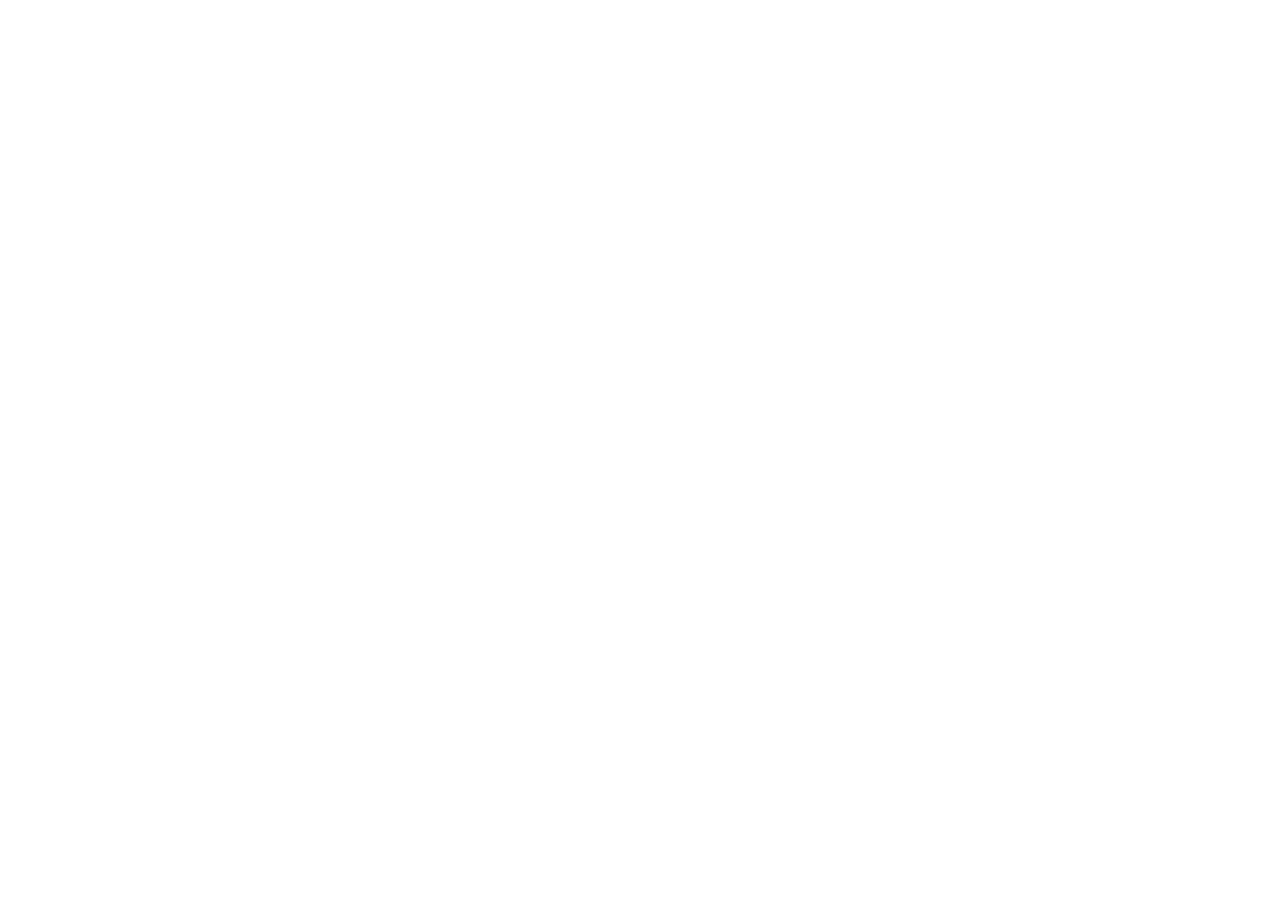
==== index.html @ 2dc98bf4 "Mini money maker project setup first commit" ====
<!DOCTYPE html>
<html lang="en">
<head>
    <meta charset="UTF-8">
    <meta name="viewport" content="width=device-width, initial-scale=1.0">
    <title>Mini Money Makers</title>
    <link rel="stylesheet" href="./css/style.css">
</head>
<body>
    
<script src="./js/script.js"></script>
</body>
</html>
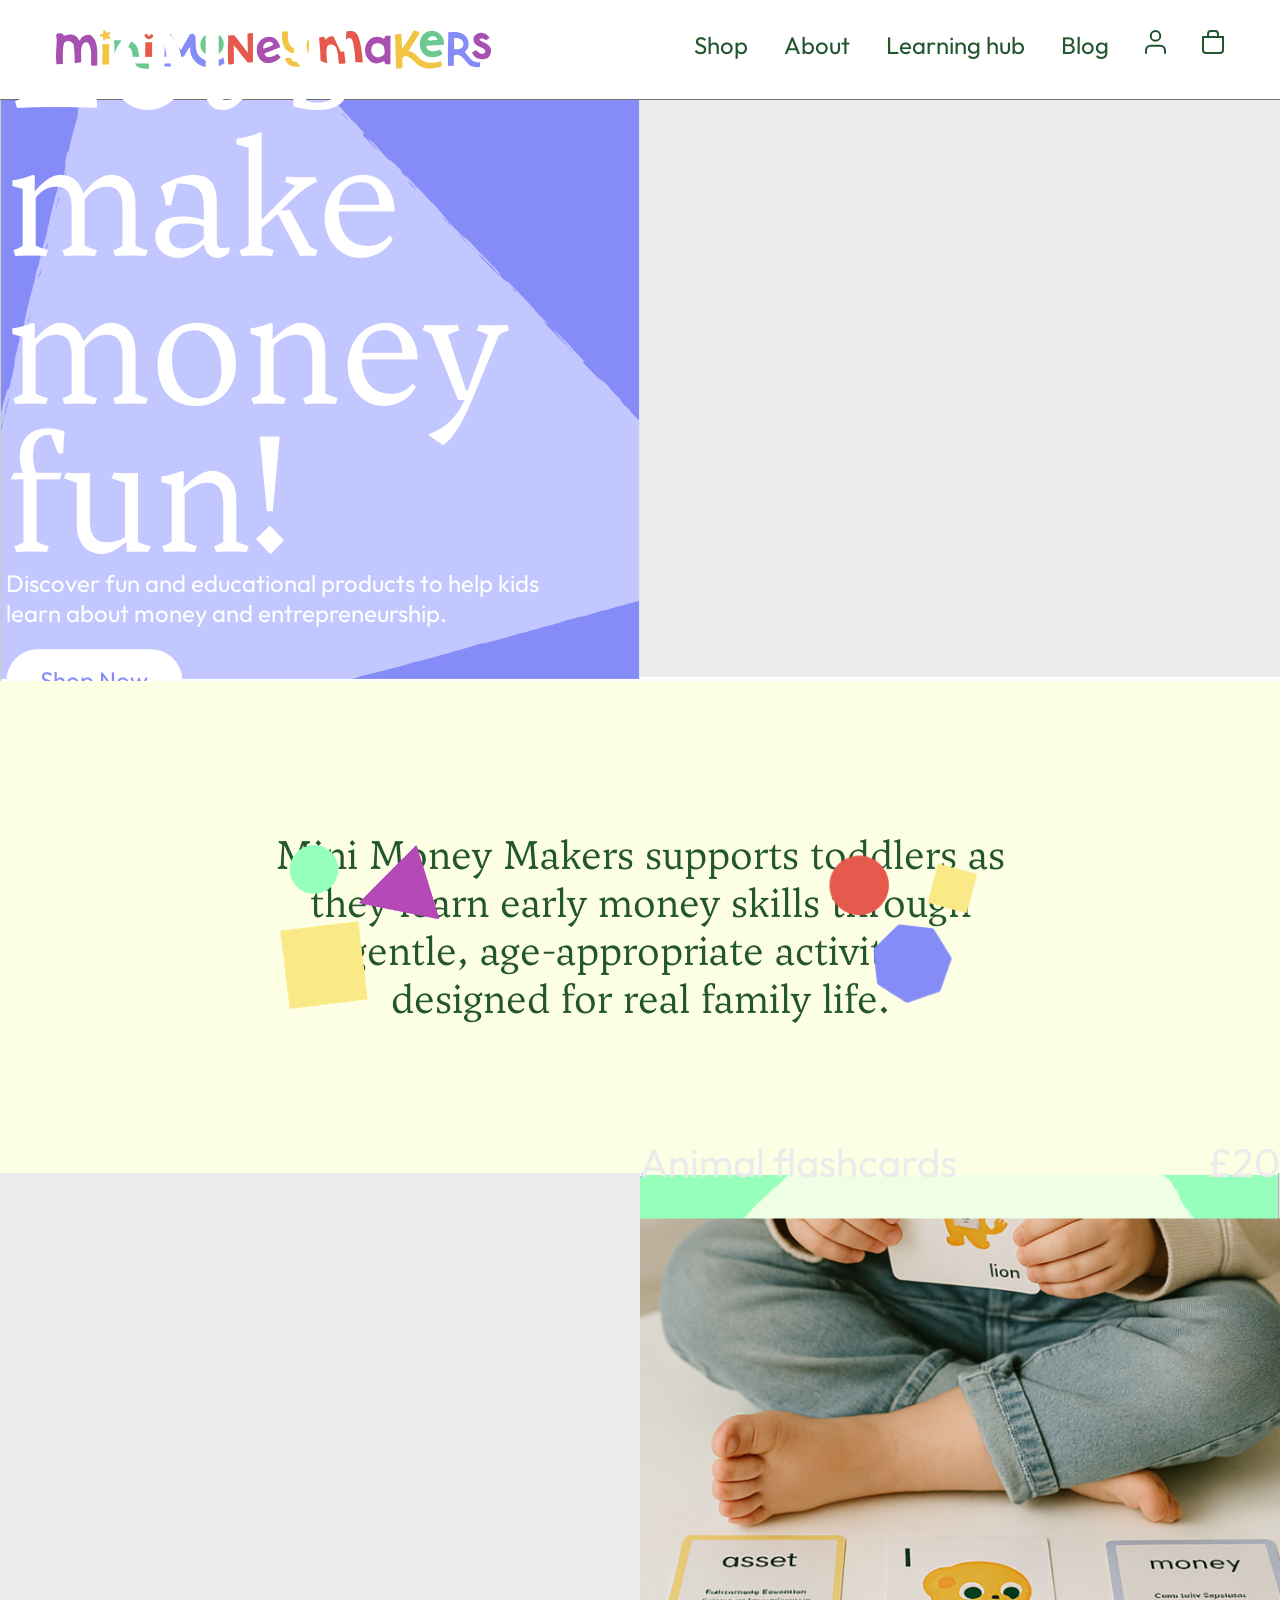
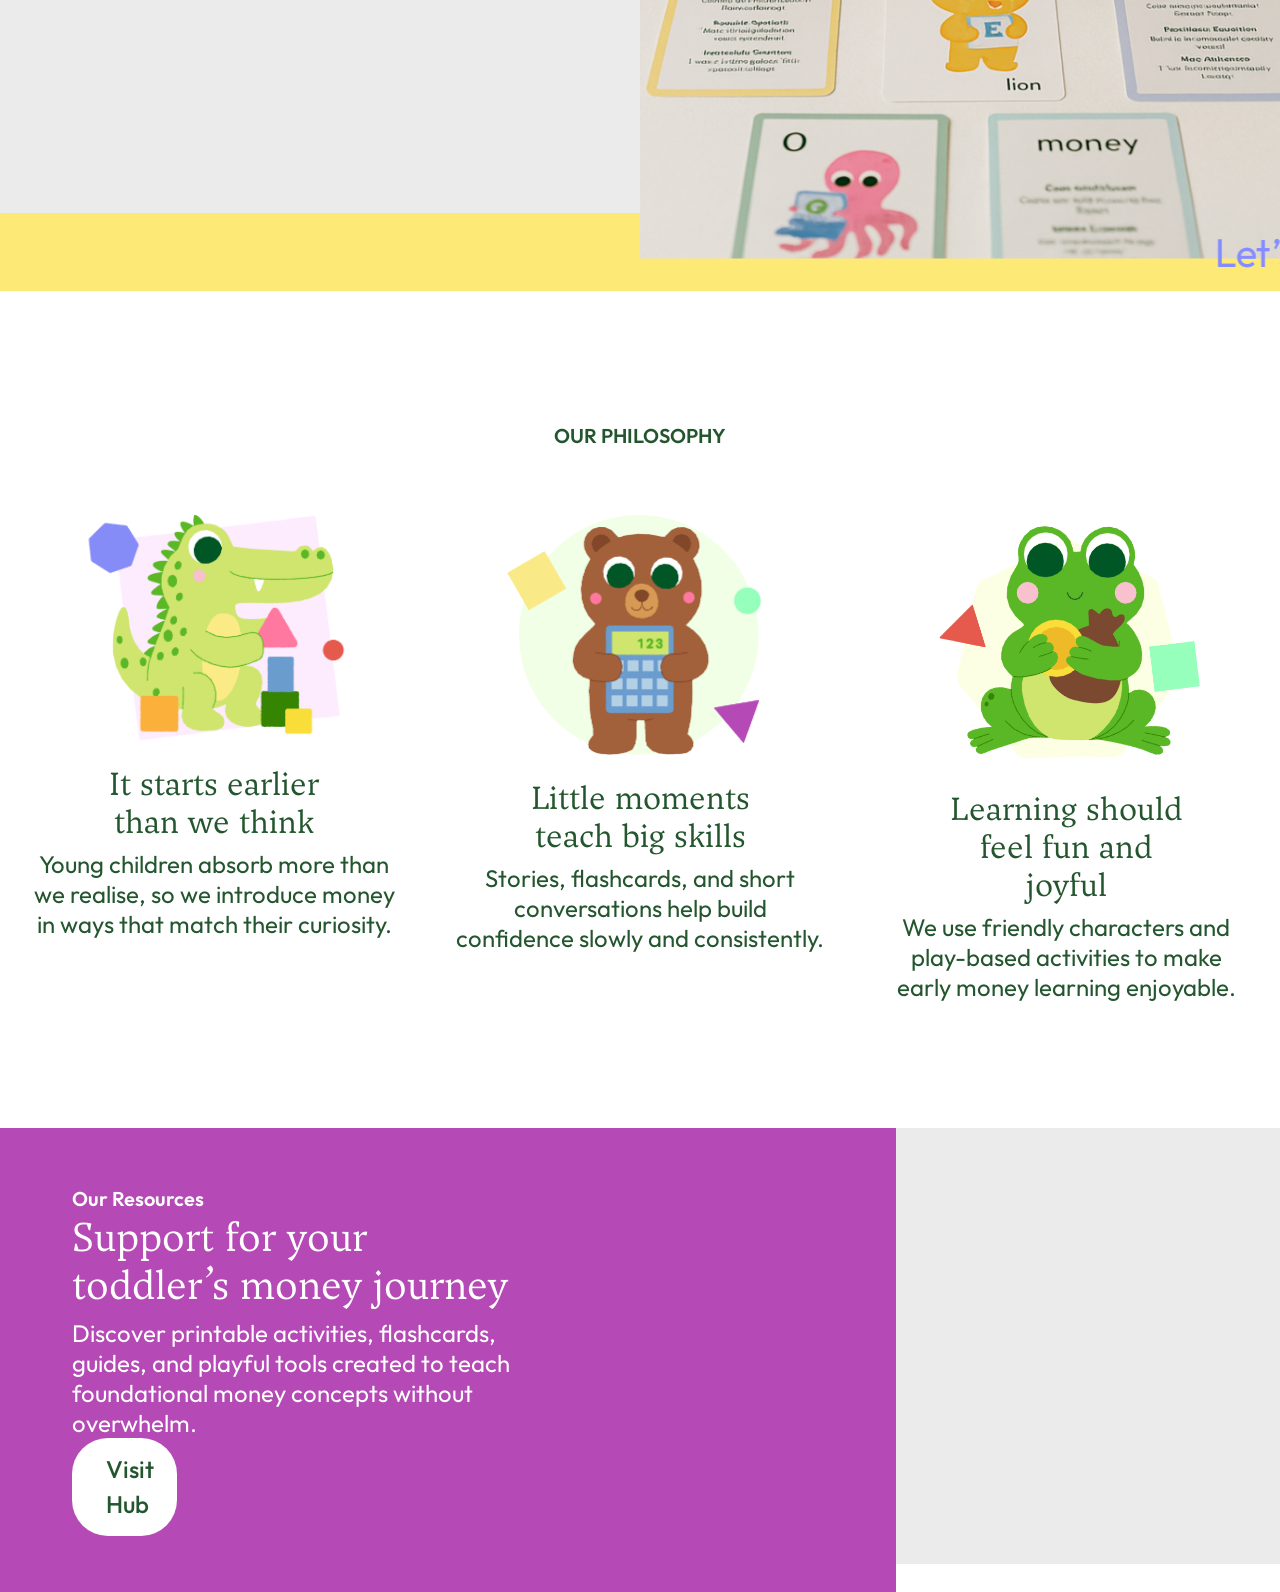
==== commit 715a7d6d: "Add First 6 section included header" ====
--- a/index.html
+++ b/index.html
@@ -7,7 +7,117 @@
     <link rel="stylesheet" href="./css/style.css">
 </head>
 <body>
+    <header class="site-header">
+        <!--logo-->
+        <div class="logo">
+            <a href="#">
+                <img src="./images/header-logo.svg" alt="Mini Money Makers logo">
+            </a>
+        </div>
+        <!-- navigation -->
+        <nav class="main-nav">
+            <ul class="nav-list">
+                <li><a href="/shop">Shop</a></li>
+                <li><a href="/about">About</a></li>
+                <li><a href="/learning-hub">Learning hub</a></li>
+                <li><a href="/blog">Blog</a></li>
+                <li><a href="/profile"><img src="./images/profile-icon.svg" alt="User Profile"></a></li>
+                <li><a href="/cart"><img src="./images/cart-icon.svg" alt="Shopping Cart"></a></li>
+            </ul>
+        </nav>
+    </header>
+    <!-- hero Banner Section -->
+    <section class="hero-banner">
+        <div class="hero-content">
+            <div class="main-hero-bg">
+                <img src="./images/top image.PNG" alt="Hero background image">
+            </div>
+            <div class="content">
+                <h1>Let’s make money fun!</h1>
+                <p>Discover fun and educational products to help kids learn about money and entrepreneurship.</p>
+                <a href="/shop" class="cta-button">Shop Now</a>
+            </div>
+        </div>
+        <div class="hero-right-img">
+            <img src="./images/top-side-image.png" alt="new side baner image">
+        </div>
+    </section>
+    <!-- about Section -->
+    <section class="main-about-section">
+        <img class="left-img" src="./images/text-1.png" alt="text one image">
+        <div class="content">
+            <p>Mini Money Makers supports toddlers as they learn early money skills through gentle, age-appropriate activities designed for real family life.</p>
+        </div>
+        <img class="right-img" src="./images/text-2.png" alt="text two image">
+    </section>
+    <!-- Product Section -->
+     <section class="product-section">
+        <div class="left-image">
+            <img src="./images/product-side-image.png" alt="">
+        </div>
+        <div class="product-details">
+            <div class="bg-img">
+                <img src="./images/product-bg.PNG" alt="">
+            </div>
+            <div class="product-info">
+                <div class="price-name">
+                    <p class="name">Animal flashcards</p>
+                    <p class="price">£20</p>
+                </div>
+                <img src="./images/product-image.png" alt="product image">
+            </div>
+        </div>
+     </section>
+     <!-- marqee Section -->
+    <marquee behavior="" direction="">
+        <span>Let’s make money fun!</span>
+        <span>Let’s make money fun!</span>
+        <span>Let’s make money fun!</span>
+        <span>Let’s make money fun!</span>
+        <span>Let’s make money fun!</span>
+        <span>Let’s make money fun!</span>
+    </marquee>
+    <!-- our philosophy -->
+     <section class="our-philosophy">
+        <div class="container">
+            <h2>Our Philosophy</h2>
+            <div class="philosophy-feature">
+                <div class="feature-item">
+                    <img src="./images/our-ph-1.png" alt="Feature 1">
+                    <h3>It starts earlier than we think</h3>
+                    <p>Young children absorb more than we realise, so we introduce money in ways that match their curiosity.</p>
+                </div>
+                <div class="feature-item">
+                    <img src="./images/our-ph-2.png" alt="Feature 2">
+                    <h3>Little moments teach big skills</h3>
+                    <p>Stories, flashcards, and short conversations help build confidence slowly and consistently.</p>
+                </div>
+                <div class="feature-item">
+                    <img src="./images/our-ph3.png" alt="Feature 3">
+                    <h3>Learning should feel fun and joyful</h3>
+                    <p>We use friendly characters and play-based activities to make early money learning enjoyable.</p>
+                </div>
+            </div>
+        </div>
+     </section>
+     <!-- Our Resources Section -->
+      <section class="our-resources">
+        <div class="resources-wrapper">
+            <div class="content-wrapper">
+                <h2>Our Resources</h2>
+                <div class="content-detail">
+                    <h3>Support for your toddler’s money journey</h3>
+                    <p>Discover printable activities, flashcards, guides, and playful tools created to teach foundational money concepts without overwhelm.</p>
+                </div>
+                <a class="cta-button" href="#">Visit Hub</a>
+            </div>
+            <div class="image-wrapper">
+                <img src="./images/our-resources-side-image.png" alt="Resources image">
+            </div>
+        </div>
+      </section>
+
     
-<script src="./js/script.js"></script>
+    <script src="./js/script.js"></script>
 </body>
 </html>
--- a/css/style.css
+++ b/css/style.css
@@ -0,0 +1,404 @@
+/* Fonts */
+@font-face {
+  font-family: 'Outfit-Regular';
+  src: url('../fonts/Outfit-Regular.woff2') format('woff2'),
+       url('../fonts/Outfit-Regular.woff') format('woff');
+  font-weight: 400;
+  font-display: swap;
+  font-style: normal;
+}
+@font-face {
+  font-family: 'Outfit-Medium';
+  src: url('../fonts/Outfit-Medium.woff2') format('woff2'),
+       url('../fonts/Outfit-Medium.woff') format('woff');
+  font-weight: 500;
+  font-display: swap;
+  font-style: normal;
+}
+@font-face {
+  font-family: 'Outfit-SemiBold';
+  src: url('../fonts/Outfit-SemiBold.woff2') format('woff2'),
+       url('../fonts/Outfit-SemiBold.woff') format('woff');
+  font-weight: 600;
+  font-display: swap;
+  font-style: normal;
+}
+@font-face {
+  font-family: 'Neco-Regular';
+  src: url('../fonts/Neco-Regular.woff2') format('woff2'),
+       url('../fonts/Neco-Regular.woff') format('woff');
+  font-weight: 400;
+  font-display: swap;
+  font-style: normal;
+}
+@font-face {
+  font-family: 'Neco-Medium';
+  src: url('../fonts/Neco-Medium.woff2') format('woff2'),
+       url('../fonts/Neco-Medium.woff') format('woff');
+  font-weight: 500;
+  font-display: swap;
+  font-style: normal;
+}
+@font-face {
+  font-family: 'Neco-Bold';
+  src: url('../fonts/Neco-Bold.woff2') format('woff2'),
+       url('../fonts/Neco-Bold.woff') format('woff');
+  font-weight: 700;
+  font-display: swap;
+  font-style: normal;
+}
+/* variables */
+:root {
+    /* site colors */
+    --section-bg-color-1: #FDFFE5;
+    --section-bg-color-2: #B549B5;
+    --text-color-white: #ffffff;
+    --text-color-green:#23562E;
+    /* site font fmaily */
+    --font-family-section-title: 'Outfit-SemiBold', sans-serif;
+    --font-family-heading: 'Neco-Regular', sans-serif;
+    --font-family-body: 'Outfit-Regular', sans-serif;
+    --font-family-button: 'Outfit-Medium', sans-serif;
+    --font-family-input: 'Outfit-Regular', sans-serif;
+    /* Header */
+    --header-bg-color: #FFFFFF;
+    --header-menu-color: #23562E;
+    --header-menu-font-family: 'Outfit-Regular', sans-serif;
+    /* footer */
+    --footer-bg-color: #23562E;
+    --footer-text-color: #FFFFFF;
+    --footer-heading-family: 'Outfit-SemiBold', sans-serif;
+    --footer-email-family: 'Neco-Regular', sans-serif;
+    --footer-menu-family: 'Outfit-Regular', sans-serif;
+    --footer-btn-family: 'Outfit-Medium', sans-serif;
+
+
+}
+* {
+    margin:0;
+    padding:0;
+    box-sizing: border-box;
+}
+/* container */
+.container {
+    max-width:1400px;
+    width: 100%;
+    margin: 0 auto;
+    padding: 0 20px;
+
+}
+/******* 
+ Header 
+********/
+header {
+    background-color: var(--header-bg-color);
+    padding: 30px 56px;
+    display: flex;
+    flex-wrap: wrap;
+    justify-content: space-between;
+    border-bottom: 1px solid #707070;
+}
+/* logo */
+header .logo {
+  max-width: 435px;
+  width: 100%;
+}
+header .logo a {
+  display: block;
+}
+header .logo a img {
+  display: block;
+  width: 100%;
+  height: auto;
+}
+/* menu */
+header .main-nav {
+  max-width: 530px;
+  width:100%;
+}
+header .main-nav ul {
+  display: flex;
+  flex-wrap: wrap;
+  justify-content: space-between;
+}
+header .main-nav ul li {
+  list-style: none;
+}
+header .main-nav ul li a {
+  text-decoration: none;
+  color: var(--header-menu-color);
+  font-family: var(--header-menu-font-family);
+  font-size: 24px;
+}
+
+/*********** 
+ hero banner 
+************/
+.hero-banner {
+  display: flex;
+  flex-wrap: wrap;
+}
+.hero-banner .hero-content {
+  width: 50%;
+  position: relative;
+}
+.hero-banner .hero-content .main-hero-bg img {
+  display: block;
+  width: 100%;
+  height: auto;
+}
+.hero-banner .hero-content .content {
+  position: absolute;
+  top: 80%;
+  left: 10%;
+  transform: translate(-10%, -80%);
+  /* text-align: left; */
+}
+.hero-banner .hero-content .content h1 {
+  font-family: var(--font-family-heading);
+  font-size: 165px;
+  font-weight: 400;
+  line-height: 148px;
+  color: var(--text-color-white);
+  /* margin-bottom: 20px; */
+}
+.hero-banner .hero-content .content p {
+    font-family: 'Outfit-Regular';
+    font-size: 24px;
+    font-weight: 400;
+    line-height: 30px;
+    color: #ffffff;
+    margin-bottom: 21px;
+}
+.hero-banner .hero-content .content a.cta-button {
+    display: inline-block;
+    text-decoration: none;
+    font-family: 'Outfit-Regular';
+    font-size: 24px;
+    line-height: 35px;
+    color: #868CF7;
+    background-color: #ffffff;
+    padding: 14px 34px;
+    border-radius: 36px;
+}
+/* side image hero banner */
+.hero-right-img {
+  width: 50%;
+}
+.hero-right-img img {
+  display: block;
+  width: 100%;
+  height: auto;
+}
+
+/************
+ About Section 
+*************/
+.main-about-section {
+    background-color: var(--section-bg-color-1);
+    color: var(--text-color-green);
+    padding: 150px 0;
+    position: relative;
+
+}
+.main-about-section .content {
+    max-width: 730px;
+    width: 100%;
+    margin: 0 auto;
+    text-align: center;
+    font-family: var(--font-family-heading);
+    font-size: 40px;
+    font-weight: 400;
+    line-height: 48px;
+}
+.main-about-section img.left-img {
+    max-width: 160px;
+    width: 100%;
+    position: absolute;
+    top: 50%;
+    left: 25%;
+    transform: translate(-25%, -50%);
+}
+.main-about-section img.right-img {
+    max-width: 160px;
+    width: 100%;
+    position: absolute;
+    top: 50%;
+    right: 21%;
+    transform: translate(-21%, -50%);
+}
+/************
+ Product Section 
+*************/
+.product-section {
+  display: flex;
+}
+.product-section .left-image{
+    width: 50%;
+}
+.product-section .product-details {
+    width: 50%;
+    position: relative;
+}
+.product-section .product-details img {
+    display: block;
+    width: 100%;
+    height: auto;
+}
+.product-section .left-image img {
+    display: block;
+    width: 100%;
+    height: auto;
+}
+.product-section .product-info {
+    max-width: 690px;
+    width: 100%;
+    position: absolute;
+    top: 50%;
+    left: 50%;
+    transform: translate(-50%, -50%);
+}
+
+.product-section .product-info img {
+    display: block;
+    width: 100%;
+}
+.product-section .price-name {
+    display: flex;
+    justify-content: space-between;
+    padding: 10px 0;
+    font-family: 'Outfit-Regular';
+    font-size: 40px;
+    font-weight: 400;
+    line-height: 48px;
+    margin-bottom: 23px;
+    color: #EBEBEB;
+}
+
+/************
+ Marquee Section 
+*************/
+marquee {
+    background-color: #FDEA76;
+    color: #858CFF;
+    padding: 15px 0;
+    font-family: var(--font-family-body);
+    font-size: 40px;
+    font-weight: 400;
+    line-height: 48px;
+}
+marquee span {
+    margin: 0 50px;
+}
+/************
+ Our Philosophy Section 
+*************/
+.our-philosophy {
+  padding: 126px 0;
+  color: var(--text-color-green);
+}
+.our-philosophy h2 {
+  text-align: center;
+  text-transform: uppercase;
+  font-family: var(--font-family-section-title);
+  font-size: 20px;
+  font-weight: 600;
+  line-height: 29px;
+  margin-bottom: 65px;
+}
+.our-philosophy .philosophy-feature {
+  display: flex;
+  flex-wrap: wrap;
+  justify-content: space-between;
+}
+.our-philosophy .feature-item {
+  /* width: 30%; */
+  max-width: 388px;
+  width: 100%;
+  text-align: center;
+  padding: 0 10px;
+}
+.our-philosophy .feature-item img {
+  max-width: 267px;
+  width: 100%;
+  margin: 0 auto;
+  display: block;
+  margin-bottom: 24px;
+}
+.our-philosophy .feature-item h3 {
+  font-family: var(--font-family-heading);
+  font-size: 32px;
+  font-weight: 400;
+  line-height: 38px;
+  margin-bottom: 8px;
+  padding: 0 54px;
+}
+.our-philosophy .feature-item p {
+  font-family: var(--font-family-body);
+  font-size: 24px;
+  font-weight: 400;
+  line-height: 30px;
+}
+/************
+ Our Resource Section 
+*************/
+.our-resources .resources-wrapper {
+    display: flex;
+    flex-wrap: wrap;
+}
+.our-resources .resources-wrapper .content-wrapper {
+    background-color: var(--section-bg-color-2);
+    color: var(--text-color-white);
+    width: 70%;
+}
+.our-resources .resources-wrapper .image-wrapper {
+    width: 30%;
+}
+.our-resources .resources-wrapper .image-wrapper img {
+  display: block;
+  width: 100%;
+  height: auto;
+}
+.our-resources .content-wrapper {
+    padding: 56px 72px;
+    display: flex;
+    flex-direction: column;
+    justify-content: space-between;
+}
+.our-resources .content-wrapper h2 {
+    font-family: var(--font-family-section-title);
+    font-size: 20px;
+    font-weight: 600;
+    line-height: 29px;
+    color: var(--text-color-white);
+}
+.our-resources .content-wrapper .content-detail {
+  max-width: 445px;
+  width: 100%;
+}
+.our-resources .content-wrapper .content-detail h3 {
+    font-family: var(--font-family-heading);
+    font-size: 40px;
+    font-weight: 400;
+    line-height: 48px;
+    margin-bottom: 9px;
+
+}
+.our-resources .content-wrapper .content-detail p {
+    font-family: var(--font-family-body);
+    font-size: 24px;
+    font-weight: 400;
+    line-height: 30px;
+}
+.our-resources .content-wrapper a.cta-button {
+    width: 14%;
+    display: inline-block;
+    text-decoration: none;
+    font-family: var(--font-family-button);
+    font-size: 24px;
+    line-height: 35px;
+    color: var(--text-color-green);
+    background-color: var(--text-color-white);
+    padding: 14px 34px;
+    border-radius: 36px;
+}
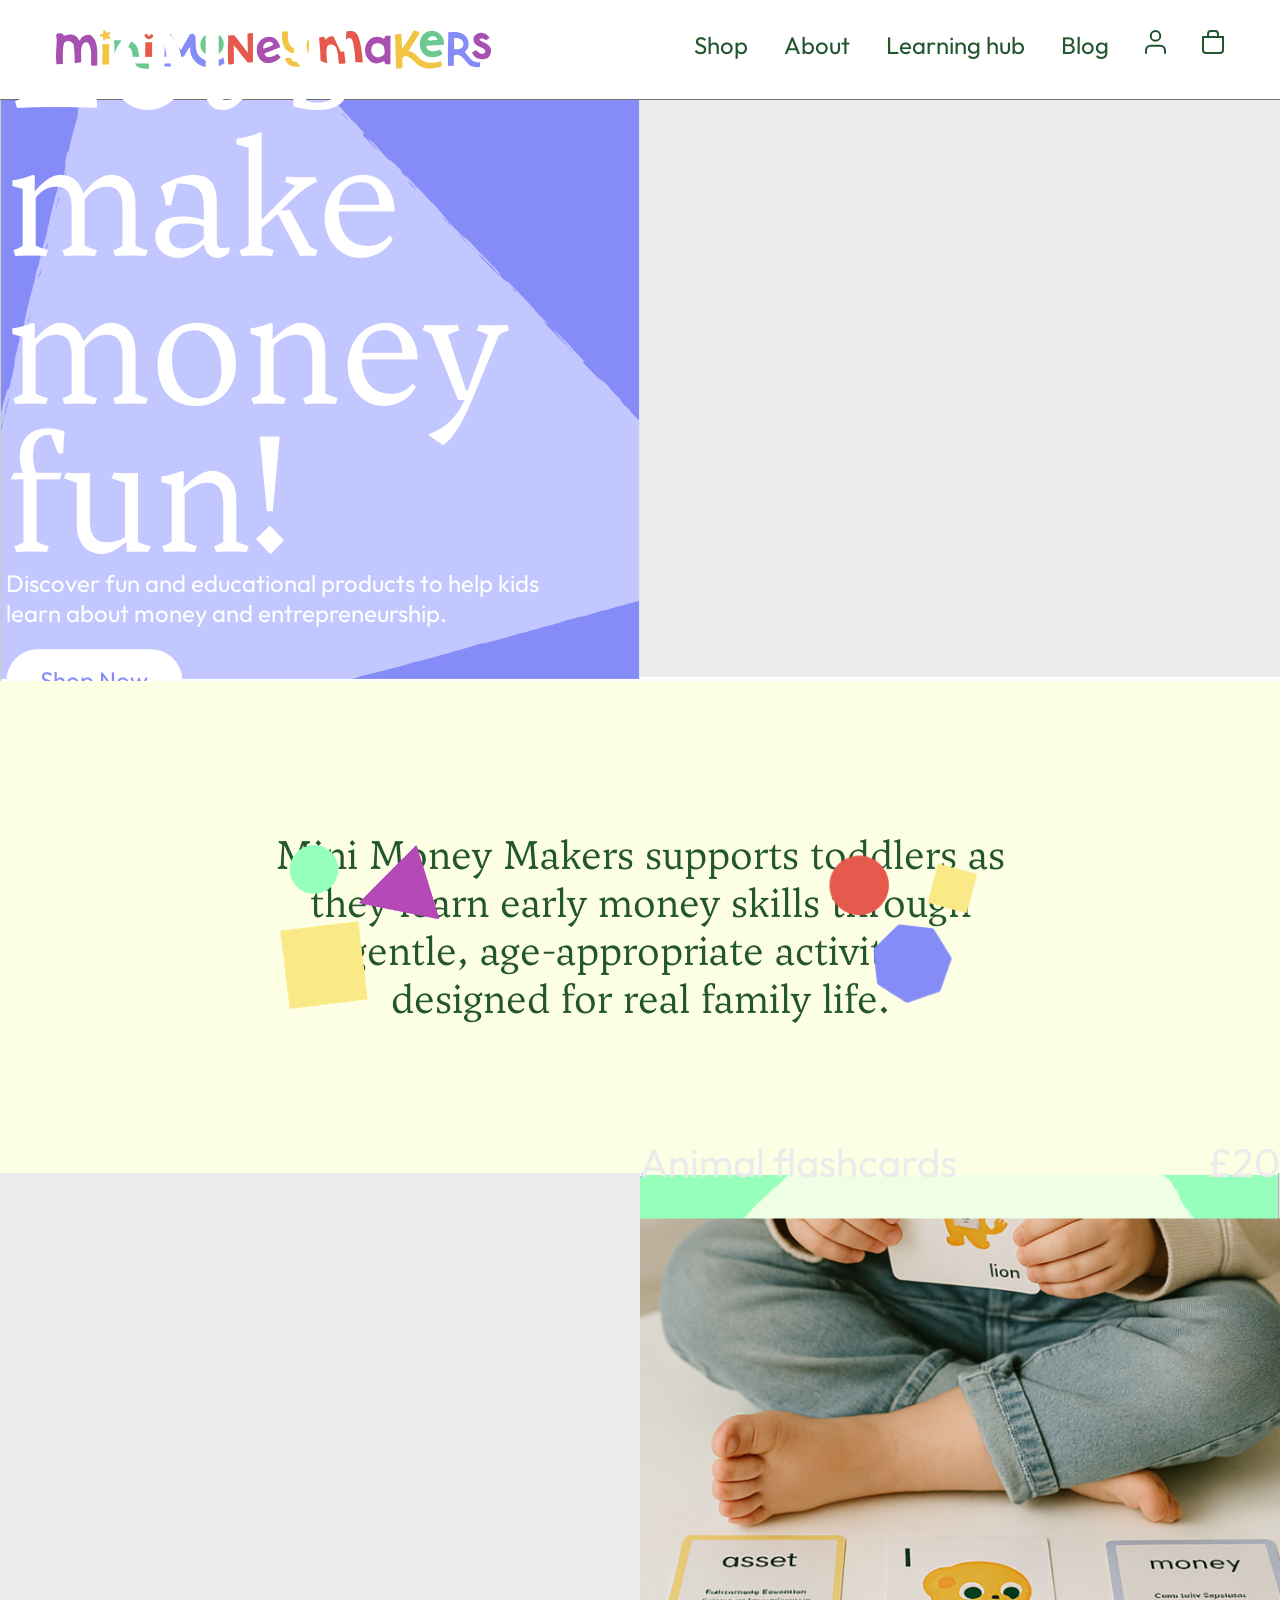
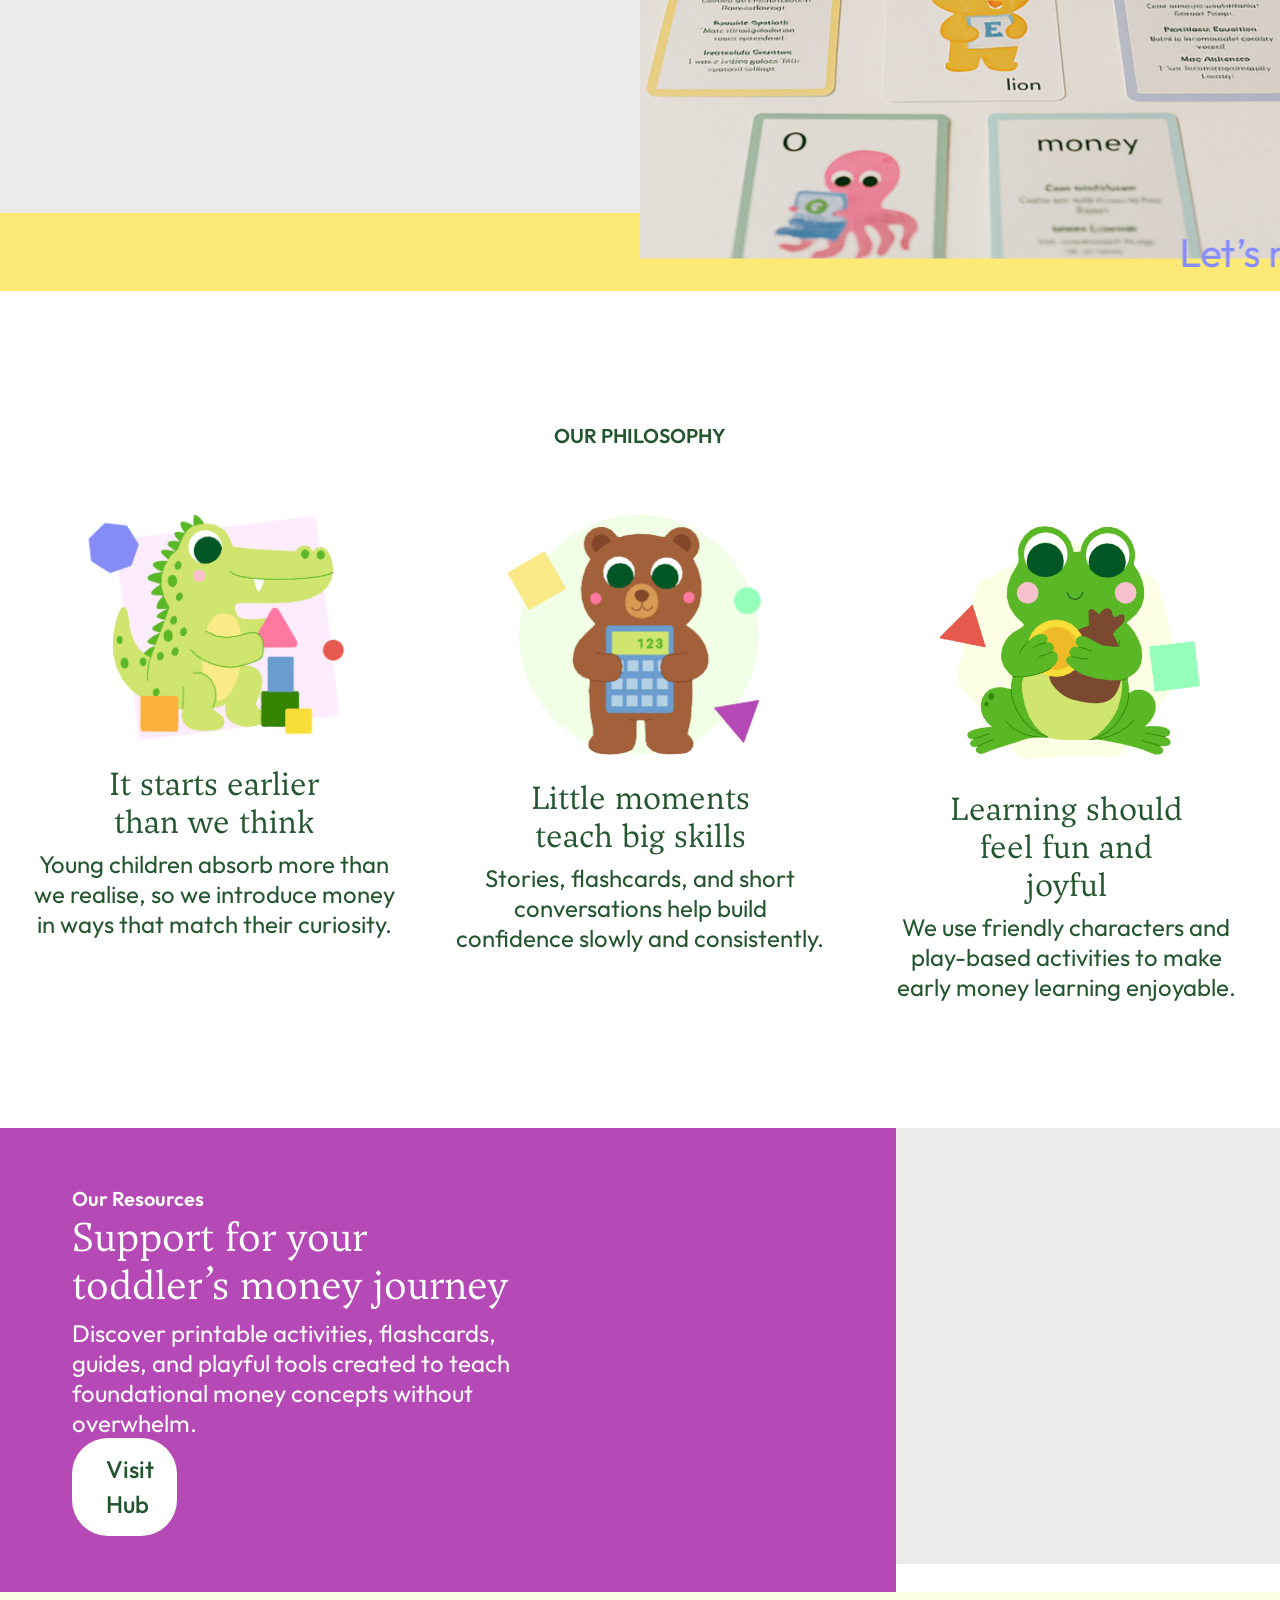
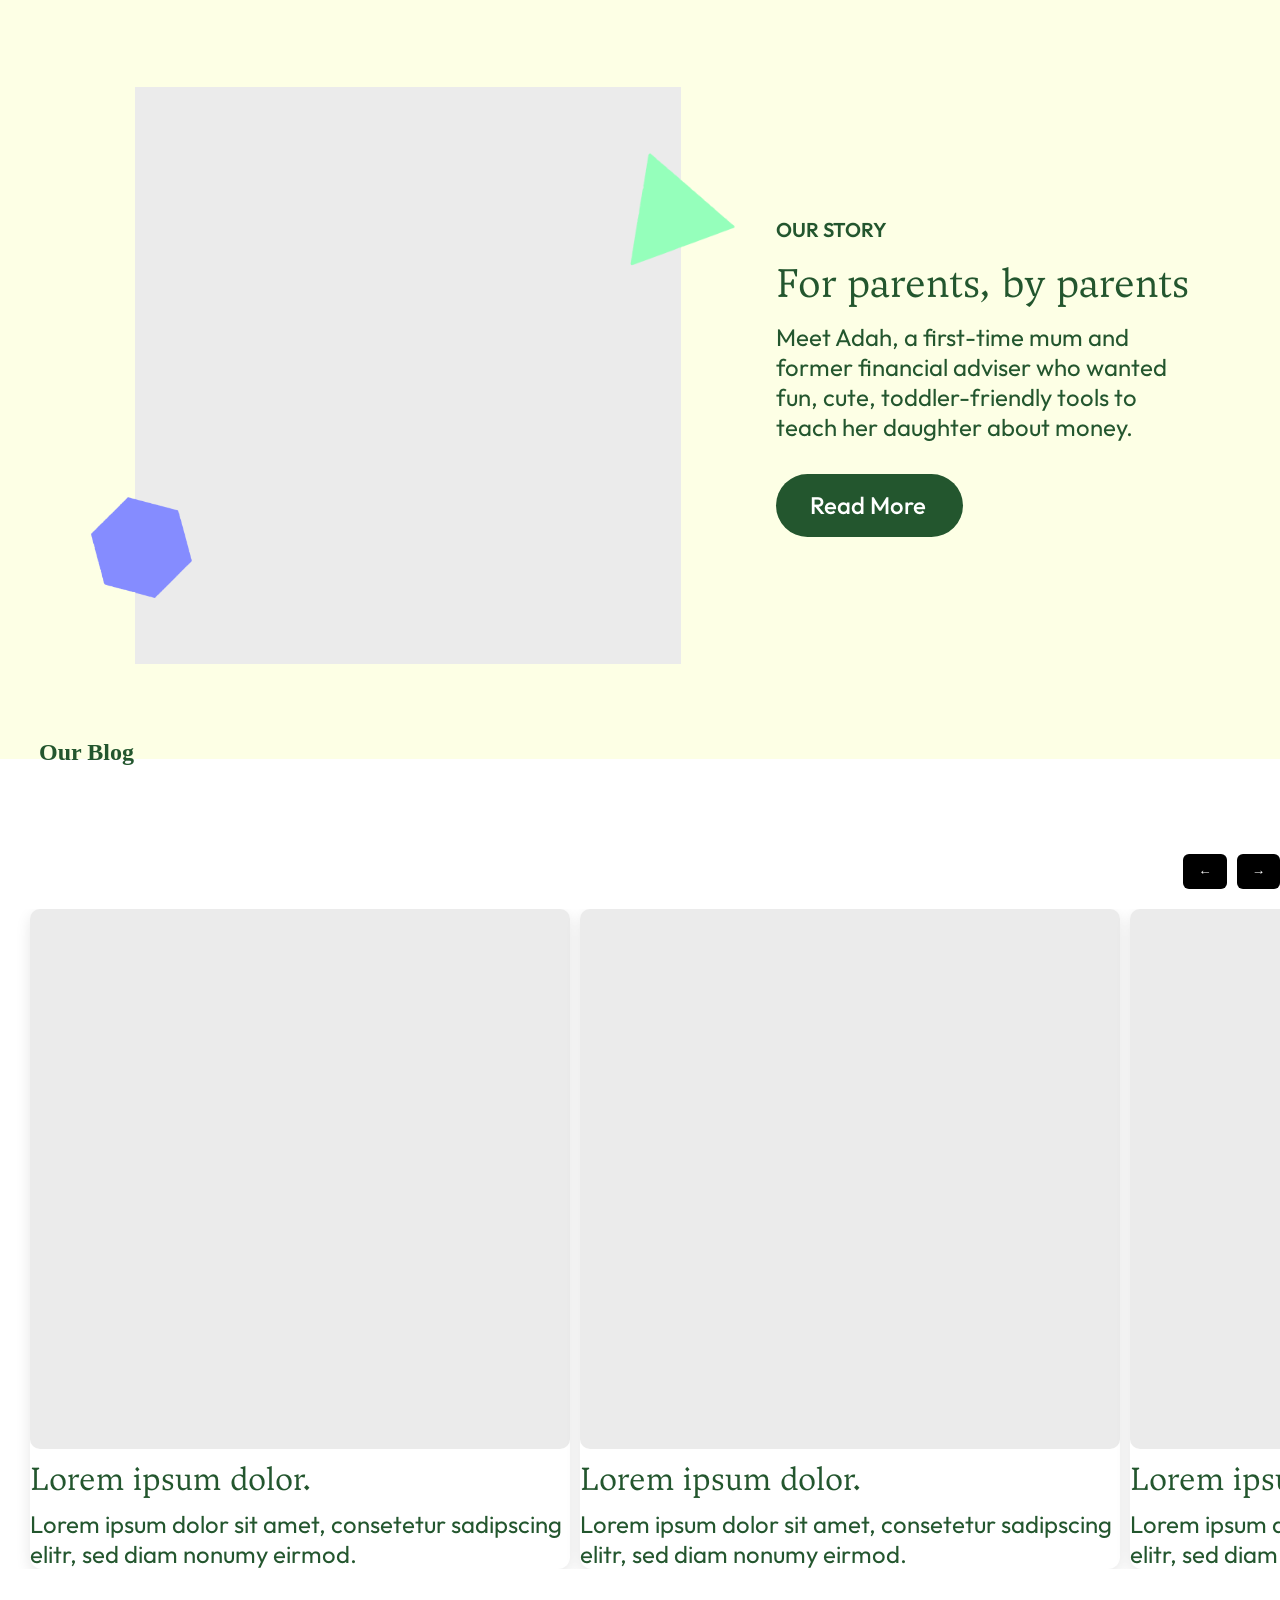
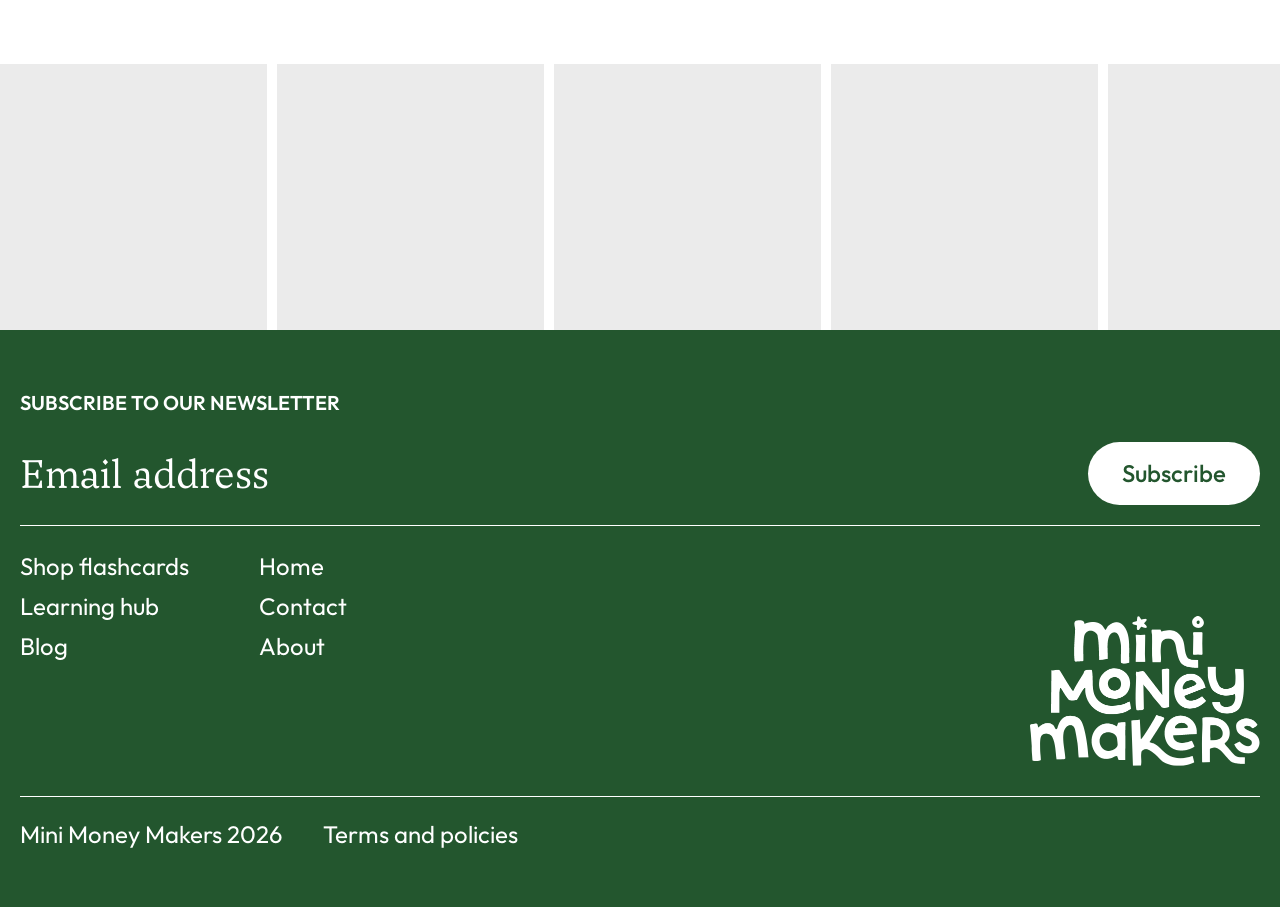
==== commit b122f916: "home page complete with footer and header section" ====
--- a/index.html
+++ b/index.html
@@ -116,6 +116,132 @@
             </div>
         </div>
       </section>
+      <!-- our Story -->
+       <section class="our-story">
+        <div class="our-story-wrapper">
+            <img class="our-story-right-img" src="./images/our-story-right-side.png" alt="">
+            <img class="our-story-left-img" src="./images/our-story-left-side.png" alt="">
+            <div class="image-area">
+                <img src="./images/our-story-main-img.png" alt="Our story image">
+            </div>
+            <div class="content-area">
+                <h2>Our Story</h2>
+                <h3>For parents, by parents</h3>
+                <p>Meet Adah, a first-time mum and former financial adviser who wanted fun, cute, toddler-friendly tools to teach her daughter about money.</p>
+                <a href="#">Read More</a>
+            </div>
+        </div>
+       </section>
+       <!-- our blog section -->
+        <section class="our-blog">
+            <h2>Our Blog</h2>
+                <!-- Controls -->
+            <div class="slider-controls">
+                <button id="prev">←</button>
+                <button id="next">→</button>
+            </div>
+            <div class="blog-wrapper">
+                <div class="blog-items">
+                    <div class="blog-item">
+                        <img src="./images/blog-post-image.png" alt="">
+                        <h3>Lorem ipsum dolor.</h3>
+                        <p>Lorem ipsum dolor sit amet, consetetur sadipscing elitr, sed diam nonumy eirmod.</p>
+                    </div>
+                    <div class="blog-item">
+                        <img src="./images/blog-post-image.png" alt="">
+                        <h3>Lorem ipsum dolor.</h3>
+                        <p>Lorem ipsum dolor sit amet, consetetur sadipscing elitr, sed diam nonumy eirmod.</p>
+                    </div>
+                    <div class="blog-item">
+                        <img src="./images/blog-post-image.png" alt="">
+                        <h3>Lorem ipsum dolor.</h3>
+                        <p>Lorem ipsum dolor sit amet, consetetur sadipscing elitr, sed diam nonumy eirmod.</p>
+                    </div>
+                    <div class="blog-item">
+                        <img src="./images/blog-post-image.png" alt="">
+                        <h3>Lorem ipsum dolor.</h3>
+                        <p>Lorem ipsum dolor sit amet, consetetur sadipscing elitr, sed diam nonumy eirmod.</p>
+                    </div>
+                    <div class="blog-item">
+                        <img src="./images/blog-post-image.png" alt="">
+                        <h3>Lorem ipsum dolor.</h3>
+                        <p>Lorem ipsum dolor sit amet, consetetur sadipscing elitr, sed diam nonumy eirmod.</p>
+                    </div>
+                    <div class="blog-item">
+                        <img src="./images/blog-post-image.png" alt="">
+                        <h3>Lorem ipsum dolor.</h3>
+                        <p>Lorem ipsum dolor sit amet, consetetur sadipscing elitr, sed diam nonumy eirmod.</p>
+                    </div>
+                </div>
+            </div>
+        </section>
+        <!-- our instagram feed -->
+         <section class="instagram-feed">
+            <div class="insta-feed-wrapper">
+                <div class="insta-img">
+                    <img src="./images/instagram-story-img.png" alt="">
+                </div>
+                <div class="insta-img">
+                    <img src="./images/instagram-story-img.png" alt="">
+                </div>
+                <div class="insta-img">
+                    <img src="./images/instagram-story-img.png" alt="">
+                </div>
+                <div class="insta-img">
+                    <img src="./images/instagram-story-img.png" alt="">
+                </div>
+                <div class="insta-img">
+                    <img src="./images/instagram-story-img.png" alt="">
+                </div>
+                <div class="insta-img">
+                    <img src="./images/instagram-story-img.png" alt="">
+                </div>
+                <div class="insta-img">
+                    <img src="./images/instagram-story-img.png" alt="">
+                </div>
+                <div class="insta-img">
+                    <img src="./images/instagram-story-img.png" alt="">
+                </div>
+                <div class="insta-img">
+                    <img src="./images/instagram-story-img.png" alt="">
+                </div>
+            </div>
+         </section>
+         <!-- Footer -->
+        <footer>
+            <div class="footer-container">
+                <!-- newsletter input -->
+                <div class="newsletter">
+                    <h3>Subscribe to our newsletter</h3>
+                    <form action="#">
+                        <input type="email" placeholder="Email address" required>
+                        <button type="submit">Subscribe</button>
+                    </form>
+                </div>
+                <div class="footer-nav">
+                    <div class="menu">
+                        <ul>
+                            <li><a href="#">Shop flashcards</a></li>
+                            <li><a href="#">Learning hub</a></li>
+                            <li><a href="">Blog</a></li>
+                        </ul>
+                        <ul>
+                            <li><a href="#">Home</a></li>
+                            <li><a href="#">Contact</a></li>
+                            <li><a href="#">About</a></li>
+                        </ul>
+                    </div>
+                    <div class="footer-logo">
+                        <img src="./images/footer-logo.png" alt="footer logo">
+                    </div>
+                </div>
+                <div class="footer-policy">
+                    <p>Mini Money Makers 2026</p>
+                    <p><a href="#">Terms and policies</a></p>
+                </div>
+            </div>
+        </footer>
+
 
     
     <script src="./js/script.js"></script>
--- a/css/style.css
+++ b/css/style.css
@@ -401,4 +401,280 @@
     background-color: var(--text-color-white);
     padding: 14px 34px;
     border-radius: 36px;
+}
+
+/************
+ Our Story Section 
+*************/
+.our-story {
+    background-color: var(--section-bg-color-1);
+    color: var(--text-color-green);
+    padding: 95px 0;
+    position: relative;
+}
+.our-story .our-story-wrapper {
+  max-width: 1160px;
+  width: 100%;
+  margin: 0 auto;
+  display: flex;
+  flex-wrap: wrap;
+  position: relative;
+}
+.our-story .image-area {
+  width: 60%;
+  display: flex;
+  justify-content: center;
+}
+.our-story .image-area img {
+  display: block;
+  max-width: 546px;
+  width: 100%;
+  height: auto;
+}
+.our-story .our-story-wrapper .our-story-right-img {
+  position: absolute;
+  top: 15%;
+  right: 40%;
+  transform: translate(-15%, -30%);
+  width: 138px;
+}
+.our-story .our-story-wrapper .our-story-left-img {
+  position: absolute;
+  top: 75%;
+  left: 10%;
+  transform: translate(-75%, -30%);
+  width: 138px;
+}
+.our-story .content-area {
+  width: 40%;
+  padding: 0 20px;
+  display: flex;
+  flex-direction: column;
+  justify-content: center;
+}
+.our-story .content-area h2 {
+    font-family: var(--font-family-section-title);
+    font-size: 20px;
+    font-weight: 600;
+    line-height: 29px;
+    text-transform: uppercase;
+    margin-bottom: 17px;
+}
+.our-story .content-area h3 {
+    font-family: var(--font-family-heading);
+    font-size: 40px;
+    font-weight: 400;
+    line-height: 44px;
+    margin-bottom: 17px;
+}
+.our-story .content-area p {
+    font-family: var(--font-family-body);
+    font-size: 24px;
+    font-weight: 400;
+    line-height: 30px;
+    margin-bottom: 32px;
+}
+.our-story .content-area a {
+    width: 44%;
+    display: inline-block;
+    text-decoration: none;
+    font-family: var(--font-family-button);
+    font-size: 24px;
+    line-height: 35px;
+    color: var(--text-color-white);
+    background-color: var(--text-color-green);
+    padding: 14px 34px;
+    border-radius: 36px;
+}
+/************
+ Our Blog Section 
+*************/
+.our-blog {
+    padding: 95px 0;
+    color: var(--text-color-green);
+    position: relative;
+}
+.our-blog h2 {
+    position: absolute;
+    top: -20px;
+    left: 20px;
+    transform: translate(20%, 0%);
+}
+.our-blog .blog-wrapper {
+  overflow: auto;
+  scroll-behavior: smooth;
+  scrollbar-width: none;
+}
+.our-blog .blog-wrapper .blog-items {
+  display: flex;
+  gap: 10px;
+  margin-left: 30px;
+}
+.our-blog .blog-wrapper .blog-item {
+    max-width: 540px;
+    background: #fff;
+    border-radius: 12px;
+    /* padding: 15px; */
+    box-shadow: 0 5px 15px rgba(0,0,0,0.1);
+    flex-shrink: 0;
+    transition: 0.3s;
+}
+.our-blog .blog-wrapper .blog-item:hover {
+    transform: translateY(-5px);
+}
+.our-blog .blog-wrapper .blog-item h3 {
+    font-family: var(--font-family-heading);
+    font-size: 32px;
+    font-weight: 400;
+    line-height: 60px;
+}
+.our-blog .blog-wrapper .blog-item p {
+    font-family: 'Outfit-Regular';
+    font-size: 24px;
+    font-weight: 400;
+    line-height: 30px;
+}
+
+.our-blog .blog-wrapper .blog-item img {
+  width: 100%;
+  display: block;
+  border-radius: 10px;
+}
+/* scroll buttons */
+.slider-controls {
+    display: flex;
+    justify-content: flex-end;
+    gap: 10px;
+    margin-bottom: 20px;
+}
+.slider-controls button {
+    padding: 10px 15px;
+    border: none;
+    background: black;
+    color: white;
+    cursor: pointer;
+    border-radius: 6px;
+}
+
+/************
+ instagram feed Section 
+*************/
+.instagram-feed {
+
+}
+.instagram-feed  .insta-feed-wrapper {
+    display: flex;
+    gap: 10px;
+    overflow: auto;
+    scroll-behavior: smooth;
+    scrollbar-width: none;
+}
+.instagram-feed .insta-img {
+    max-width: 267px;
+    width:100%;
+    flex-shrink: 0;
+}
+.instagram-feed .insta-feed-wrapper img {
+    display: block;
+    width: 100%;
+    height: auto;
+}
+/************
+ Footer Section 
+*************/
+footer {
+    background-color: var(--text-color-green);
+    padding: 58px 0;
+    color: var(--footer-text-color);
+}
+footer .footer-container {
+    max-width: 1786px;
+    width: 100%;
+    margin: 0 auto;
+    padding: 0 20px;
+}
+footer .newsletter h3 {
+    font-family: var(--footer-heading-family);
+    font-size: 20px;
+    font-weight: 600;
+    line-height: 29px;
+    margin-bottom: 5px;
+    text-transform: uppercase;
+}
+footer form {
+    border-bottom: 1px solid #ffffff;
+    display: flex;
+    padding: 20px 0;
+    margin-bottom: 20px;
+}
+footer form input[type="email"] {
+    max-width: 1574px;
+    width: 100%;
+    border: none;
+    font-family: var(--footer-email-family);
+    font-size: 40px;
+    background-color: transparent;
+}
+footer form input[type="email"]::placeholder {
+    color: var(--footer-text-color);
+}
+footer form button {
+    max-width: 172px;
+    width: 100%;
+    border-radius: 36px;
+    padding: 14px 34px;
+    border: none;
+    background-color: var(--text-color-white);
+    color: var(--text-color-green);
+    font-family: var(--footer-btn-family);
+    font-weight: 500;
+    font-size: 24px;
+    line-height: 35px;
+    cursor: pointer;
+}
+
+footer .footer-nav {
+    display: flex;
+    justify-content: space-between;
+    border-bottom: 1px solid #ffffff;
+    margin-bottom: 22px;
+}
+footer .footer-nav .menu {
+    display: flex;
+    gap: 70px;
+}
+footer .footer-nav .menu ul li {
+    list-style: none;
+}
+footer .footer-nav .menu ul li a {
+    text-decoration: none;
+    color: var(--footer-text-color);
+    font-family: var(--footer-menu-family);
+    font-size: 24px;
+    font-weight: 400;
+    line-height: 40px;
+}
+footer .footer-logo {
+    max-width: 230px;
+    width: 100%;
+    margin: 70px 0 30px 0;
+}
+footer .footer-logo img {
+    display: block;
+    width: 100%;
+    height: auto;
+}
+footer .footer-policy {
+    display: flex;
+    gap: 40px;
+}
+footer .footer-policy  p {
+    font-family: 'Outfit-Regular';
+    font-size: 24px;
+    font-weight: 400;
+    line-height: 30px;
+}
+footer .footer-policy a{
+    text-decoration: none;
+    color: #ffffff;
 }
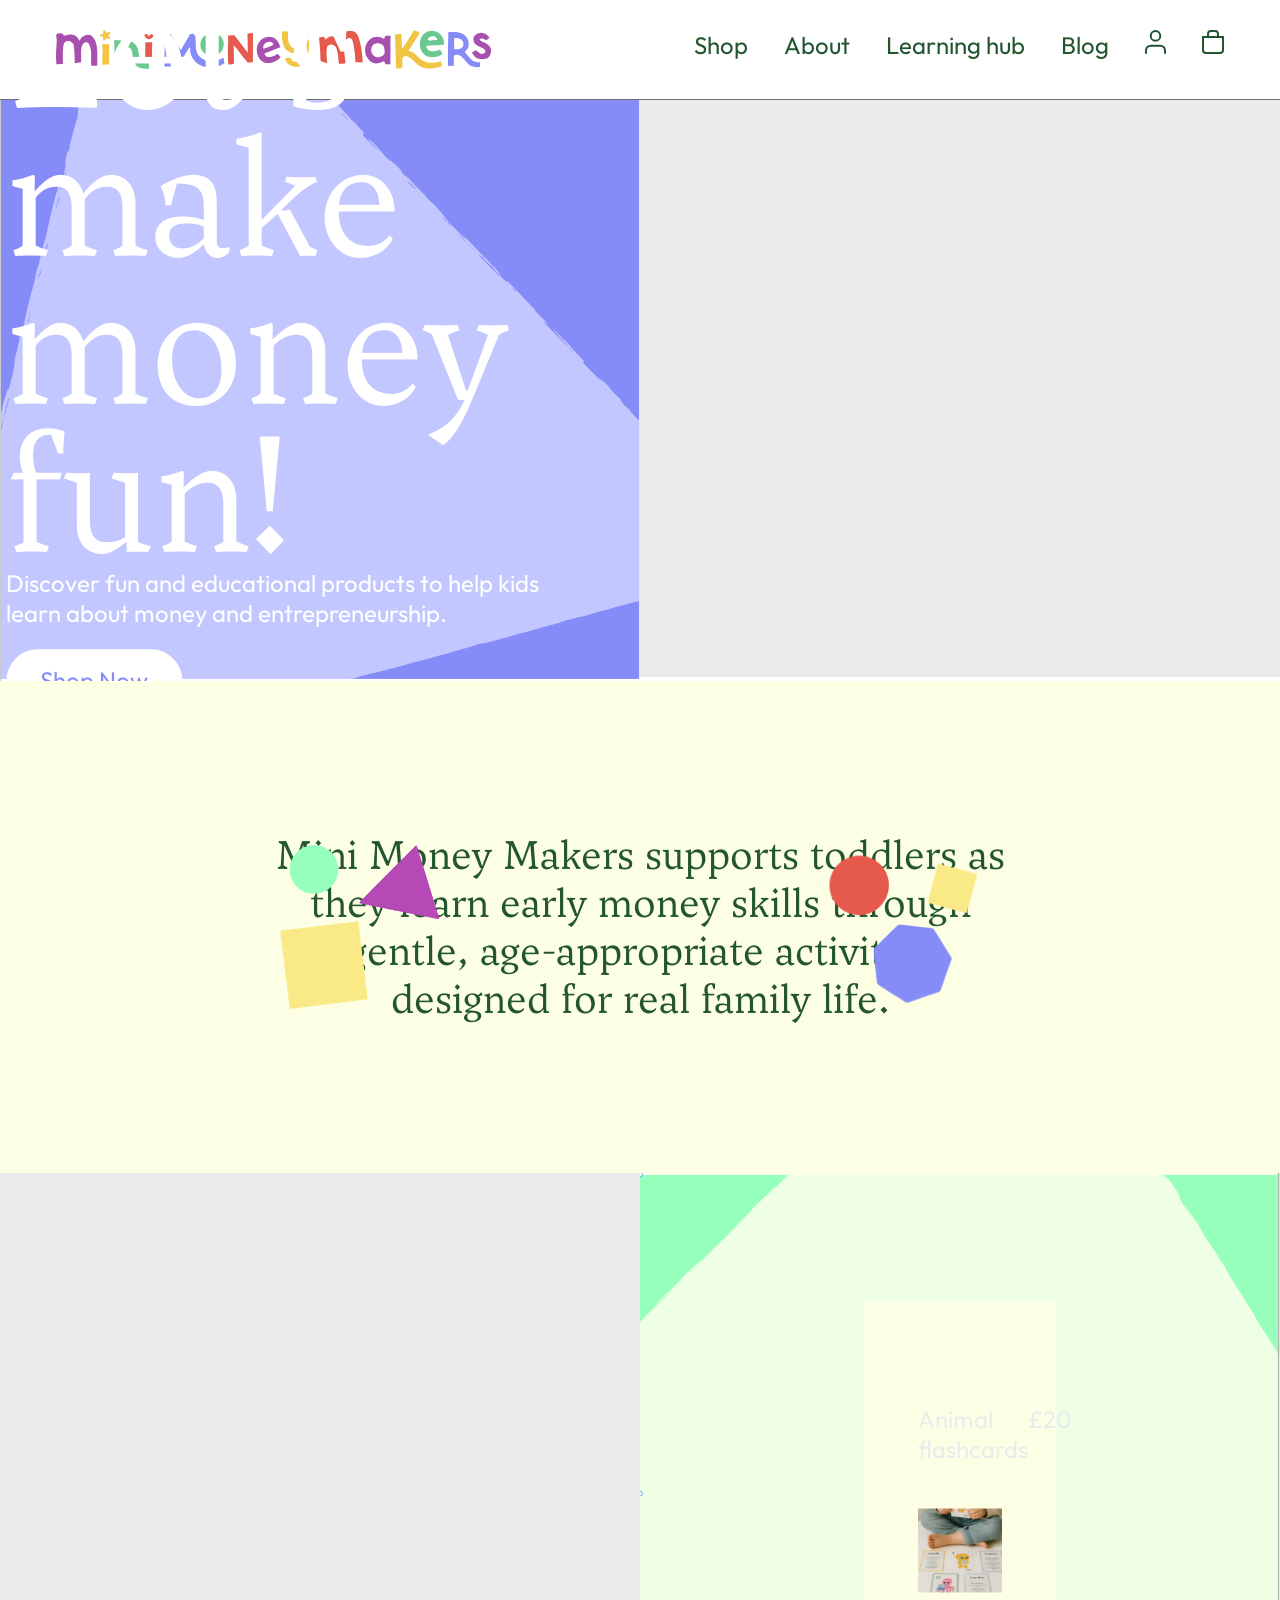
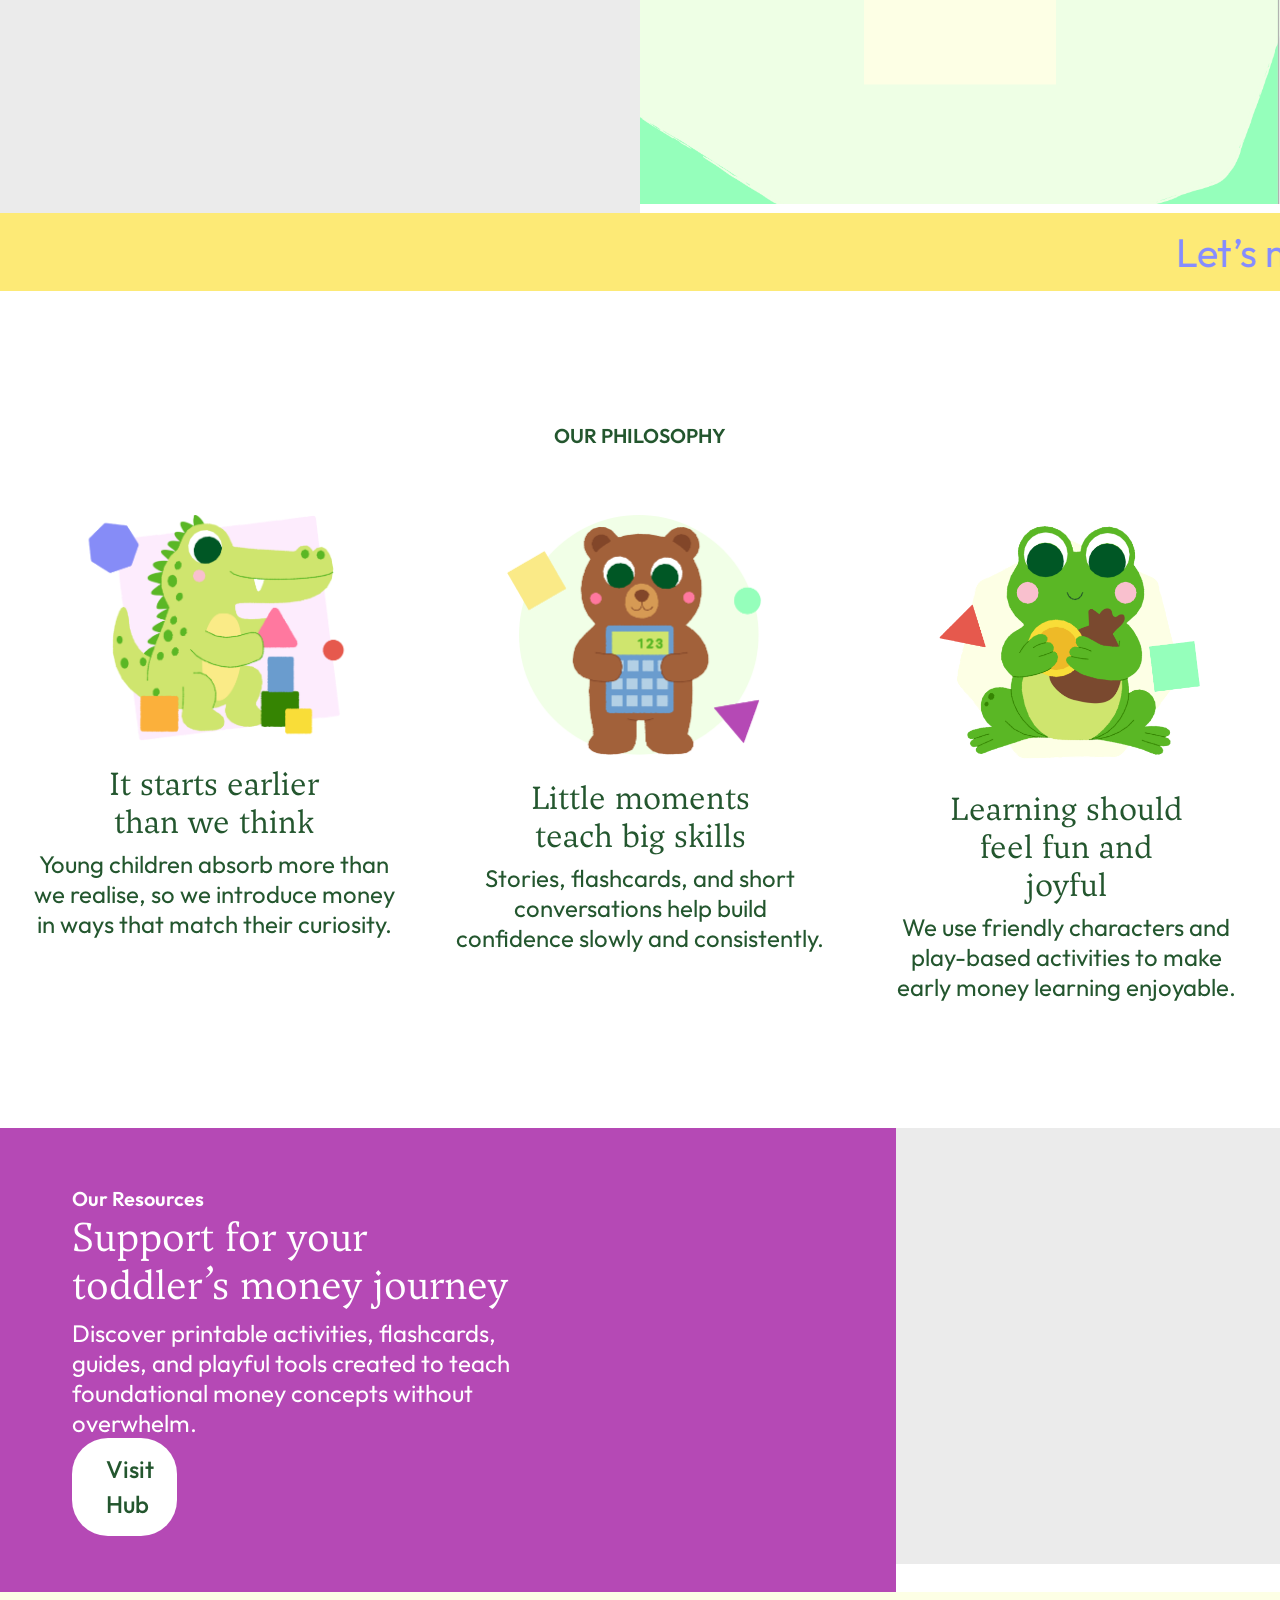
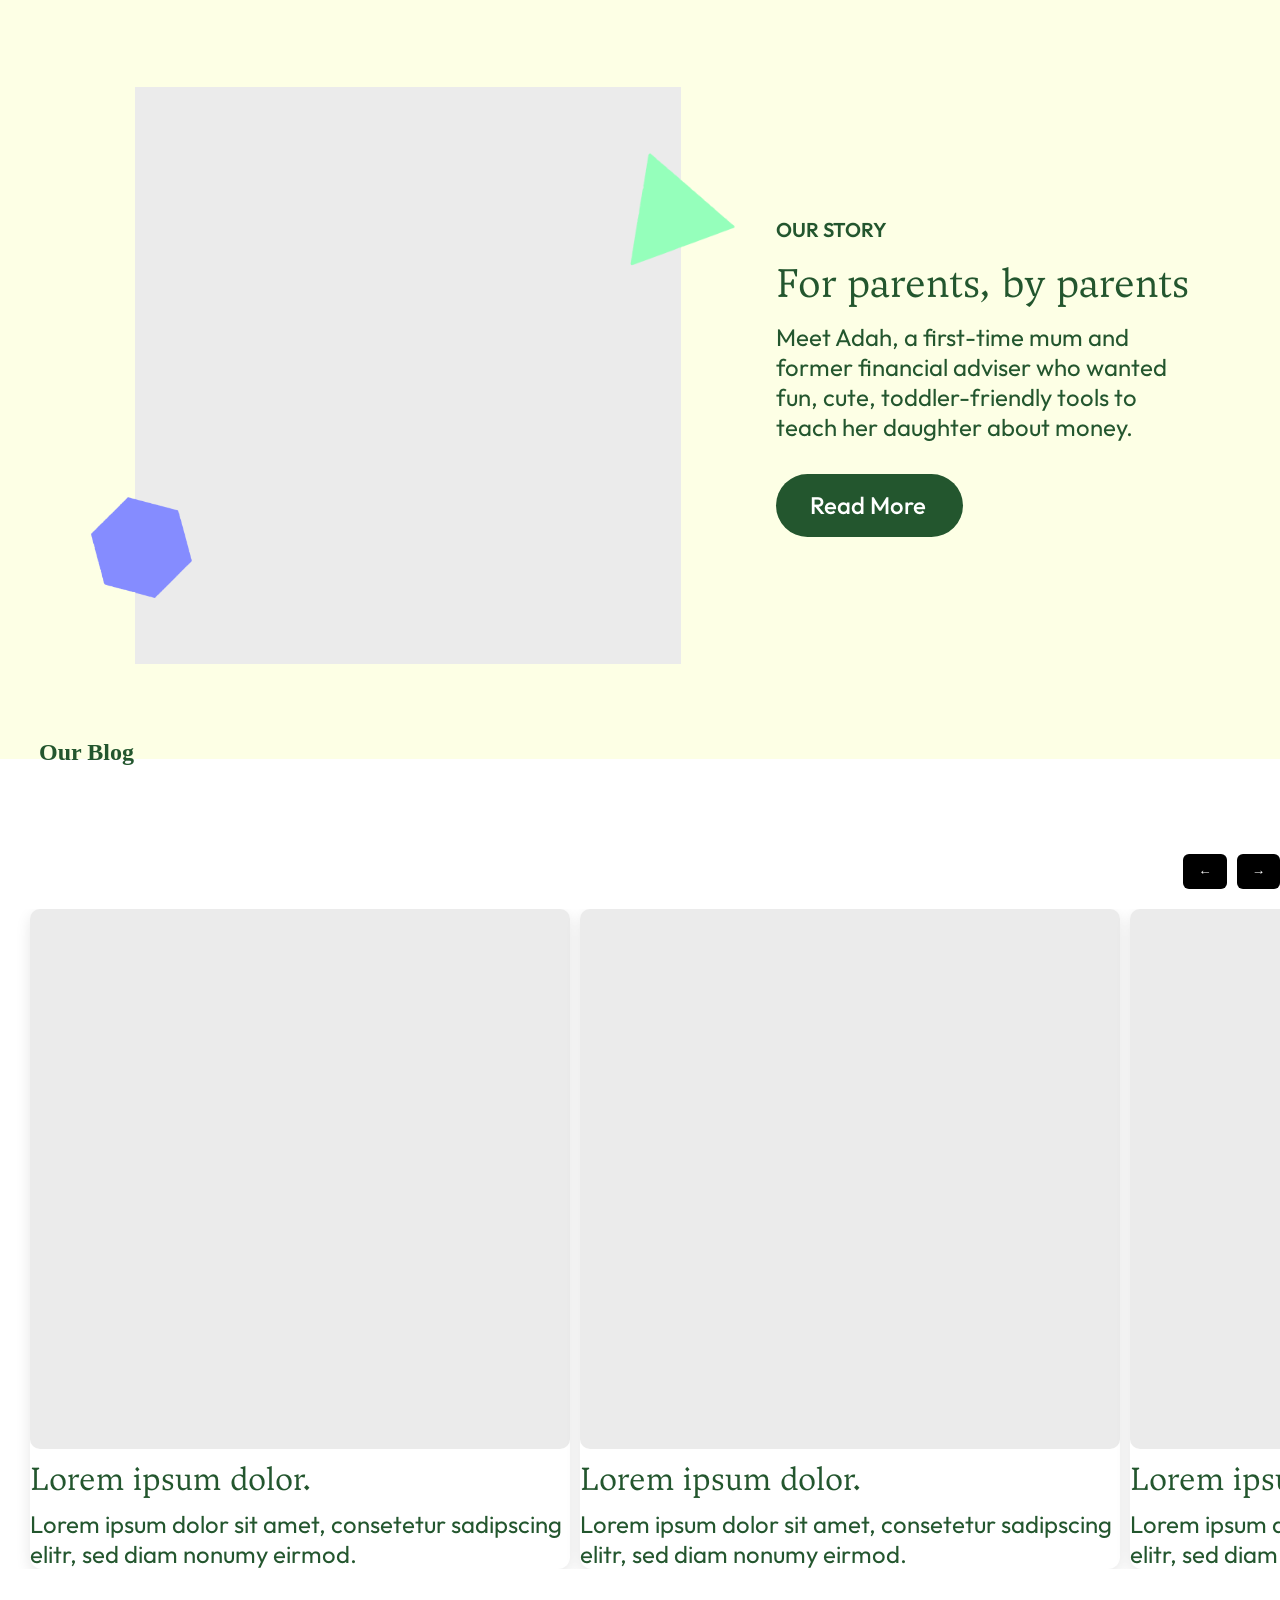
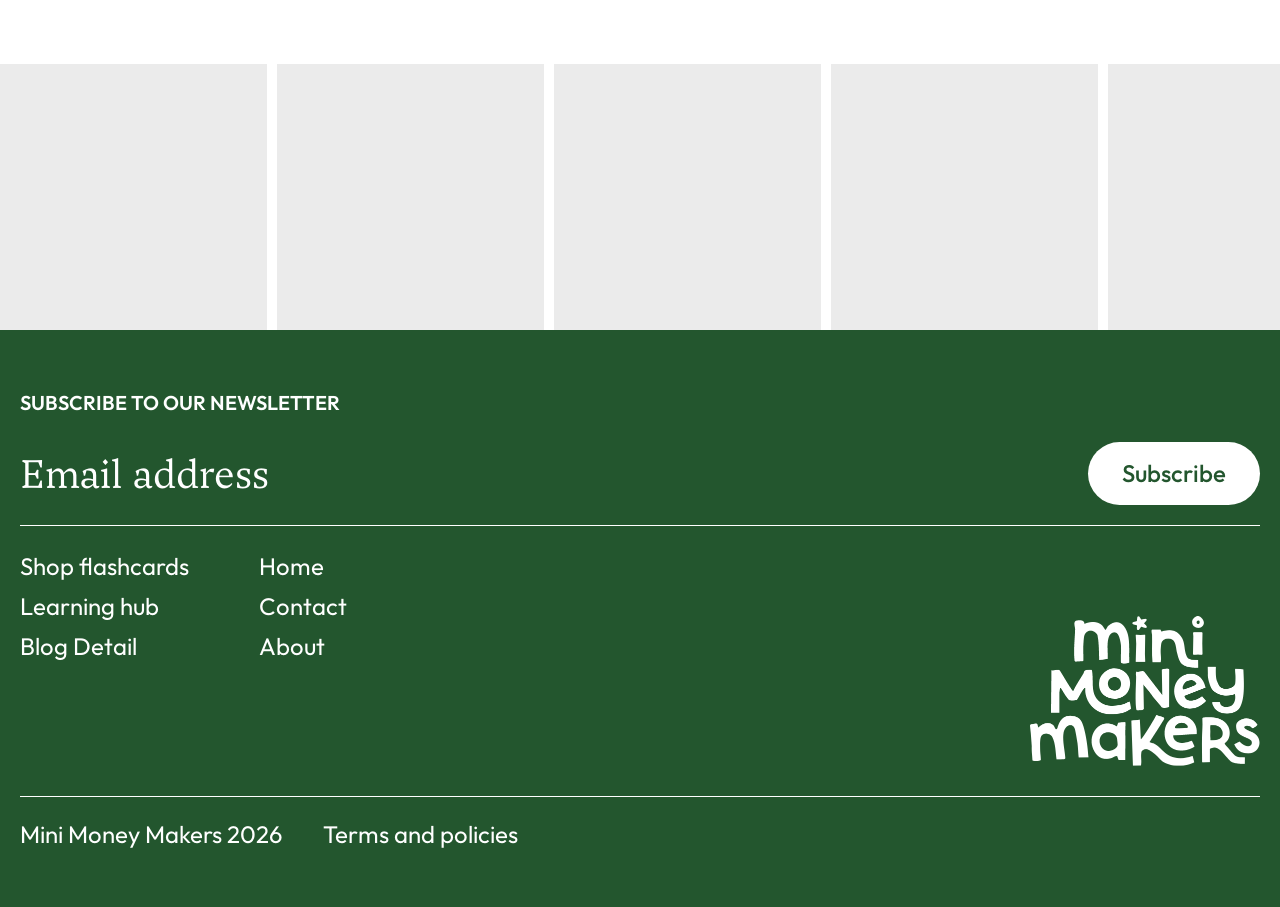
==== commit c81eb5d7: "All Pages created 'about page, blog page, footer page, header page, and orther css js index file cha" ====
--- a/index.html
+++ b/index.html
@@ -7,25 +7,8 @@
     <link rel="stylesheet" href="./css/style.css">
 </head>
 <body>
-    <header class="site-header">
-        <!--logo-->
-        <div class="logo">
-            <a href="#">
-                <img src="./images/header-logo.svg" alt="Mini Money Makers logo">
-            </a>
-        </div>
-        <!-- navigation -->
-        <nav class="main-nav">
-            <ul class="nav-list">
-                <li><a href="/shop">Shop</a></li>
-                <li><a href="/about">About</a></li>
-                <li><a href="/learning-hub">Learning hub</a></li>
-                <li><a href="/blog">Blog</a></li>
-                <li><a href="/profile"><img src="./images/profile-icon.svg" alt="User Profile"></a></li>
-                <li><a href="/cart"><img src="./images/cart-icon.svg" alt="Shopping Cart"></a></li>
-            </ul>
-        </nav>
-    </header>
+    <!-- Header -->
+     <div id="header"></div>
     <!-- hero Banner Section -->
     <section class="hero-banner">
         <div class="hero-content">
@@ -208,42 +191,7 @@
             </div>
          </section>
          <!-- Footer -->
-        <footer>
-            <div class="footer-container">
-                <!-- newsletter input -->
-                <div class="newsletter">
-                    <h3>Subscribe to our newsletter</h3>
-                    <form action="#">
-                        <input type="email" placeholder="Email address" required>
-                        <button type="submit">Subscribe</button>
-                    </form>
-                </div>
-                <div class="footer-nav">
-                    <div class="menu">
-                        <ul>
-                            <li><a href="#">Shop flashcards</a></li>
-                            <li><a href="#">Learning hub</a></li>
-                            <li><a href="">Blog</a></li>
-                        </ul>
-                        <ul>
-                            <li><a href="#">Home</a></li>
-                            <li><a href="#">Contact</a></li>
-                            <li><a href="#">About</a></li>
-                        </ul>
-                    </div>
-                    <div class="footer-logo">
-                        <img src="./images/footer-logo.png" alt="footer logo">
-                    </div>
-                </div>
-                <div class="footer-policy">
-                    <p>Mini Money Makers 2026</p>
-                    <p><a href="#">Terms and policies</a></p>
-                </div>
-            </div>
-        </footer>
-
-
-    
+         <div id="footer"></div>
     <script src="./js/script.js"></script>
 </body>
 </html>
--- a/css/style.css
+++ b/css/style.css
@@ -579,6 +579,329 @@
     width: 100%;
     height: auto;
 }
+/*********************************************************************
+                              About PAge 
+**********************************************************************/
+/************
+ main Content Section 
+*************/
+.about-container {
+    max-width: 1045px;
+    width: 100%;
+    margin: 0 auto;
+    padding: 0 20px;
+}
+.main-content {
+    padding: 105px 0 50px 0;
+    background-color: #FDFFE5;
+    color: var(--text-color-green);
+}
+.main-content h1 {
+  text-align: center;
+  font-family: var(--font-family-section-title);
+  font-size: 20px;
+  line-height: 29px;
+  margin-bottom: 24px;
+  text-transform: uppercase;
+}
+.main-content h3 {
+  text-align: center;
+  font-family: var(--font-family-heading);
+  font-size: 48px;
+  line-height: 54px;
+  margin-bottom: 16px;
+}
+.main-content p {
+  text-align: center;
+  font-family: var(--font-family-body);
+  font-size: 24px;
+  line-height: 30px;
+  margin-bottom: 10px;
+  padding: 0 25px;
+}
+/************
+ image Content Section 
+*************/
+.image-content__wrapper{
+    max-width: 1474px;
+    width: 100%;
+    margin: 0 auto;
+    padding: 0 20px;
+    display: flex;
+    flex-wrap: wrap;
+    /* gap: 52px; */
+}
+.image-content {
+  padding: 50px 0;
+  background-color: #FDFFE5;
+  color: var(--text-color-green);
+}
+.image-content .about-image {
+  width: 40%;
+  position: relative;
+}
+.image-content .about-image .main-img {
+  display: block;
+  width: 100%;
+  height: auto;
+  padding: 80px 50px;
+}
+.image-content .about-image .left-icon-img {
+  position: absolute;
+  top: 20%;
+  left: -2%;
+  transform: translate(-4%, -20%);
+  width: 138px;
+}
+.image-content .about-image .right-icon-img {
+  position: absolute;
+  top: 60%;
+  right: -6%;
+  transform: translate(-6%, -10%);
+  width: 138px;
+}
+.image-content .right-content {
+  width: 60%;
+  padding: 0 70px;
+}
+.image-content .right-content p {
+    font-family: 'Outfit-Regular';
+    font-size: 24px;
+    font-weight: 400;
+    line-height: 30px;
+    margin-bottom: 30px;
+}
+/************
+ main Content Section 
+*************/
+.contact-us-container {
+    max-width: 1045px;
+    width: 100%;
+    margin: 0 auto;
+    padding: 0 10px;
+}
+.contact-us {
+    padding: 100px 0 50px 0;
+    background-color: #FDFFE5;
+    color: var(--text-color-green);
+}
+.contact-us h1 {
+  text-align: center;
+  font-family: var(--font-family-section-title);
+  font-size: 20px;
+  line-height: 29px;
+  margin-bottom: 24px;
+  text-transform: uppercase;
+}
+.contact-us h3 {
+  text-align: center;
+  font-family: var(--font-family-heading);
+  font-size: 40px;
+  line-height: 54px;
+  margin-bottom: 16px;
+}
+.contact-us p {
+  text-align: center;
+  font-family: var(--font-family-body);
+  font-size: 24px;
+  line-height: 30px;
+  margin-bottom: 10px;
+  padding: 0 2px;
+}
+/************
+ Form Section 
+*************/
+.contact-form {
+  padding: 20px 0 134px 0;
+  background-color: #FDFFE5;
+  color: var(--text-color-green);
+}
+.contact-form form {
+  max-width: 1474px;
+  width: 100%;
+  margin: 0 auto;
+  display: flex;
+  flex-direction: column;
+  gap: 10px;
+}
+.contact-form .input-group {
+  display: flex;
+  gap: 10px;
+  margin-bottom: 20px;
+}
+.contact-form .input-group input {
+  width: 100%;
+}
+.contact-form input {
+  padding: 24px 28px;
+  border: 1px solid #23562E;
+  background-color: #FDFFE5;
+  outline: none;
+  font-family: 'Outfit-Regular';
+  font-size: 20px;
+  font-weight: 400;
+  line-height: 30px;
+}
+.contact-form input[type="tel"] {
+  margin-bottom: 20px;
+}
+.contact-form textarea {
+  padding: 24px 28px;
+  background-color: #FDFFE5;
+  border: 1px solid #23562E;
+  min-height: 300px;
+  resize: none;
+  outline: none;
+  font-family: 'Outfit-Regular';
+  font-size: 20px;
+  font-weight: 400;
+  line-height: 30px;
+}
+.contact-form input:focus,
+.contact-form textarea:focus {
+  box-shadow: 0 0 5px #23562E;
+  transition: 0.3s;
+}
+.contact-form button{
+    max-width: 210px;
+    width: 100%;
+    padding: 14px 24px;
+    border-radius: 10px;
+    background-color: #23562E;
+    border: none;
+    color: #fff;
+    font-family: 'Outfit-Regular';
+    font-size: 24px;
+    font-weight: 500;
+}
+/*********************************************************************
+                              Product Page 
+**********************************************************************/
+/************
+ product page Section 
+*************/
+.product-details {
+  width: 100%;
+}
+.product-details .product-details__wrapper {
+  display: flex;
+  flex-direction: row;
+  flex-wrap: wrap;
+}
+.product-details .product-image {
+    width: 70%;
+}
+.product-details .product-image img {
+    display: block;
+    width: 100%;
+    height: auto;
+}
+.product-details .product-info {
+    width: 30%;
+    padding: 92px 54px;
+    background-color: var(--section-bg-color-1);
+    color: var(--text-color-green);
+}
+.product-details .product-info h1 {
+    font-family: 'Neco-Regular';
+    font-size: 48px;
+    font-weight: 400;
+    line-height: 54px;
+    margin-bottom: 12px;
+}
+.product-details .product-info p {
+    font-family: 'Outfit-Regular';
+    font-size: 24px;
+    font-weight: 400;
+    line-height: 30px;
+    margin-bottom: 12px;
+}
+.product-details .action-btn {
+    width: 100%;
+}
+.product-details .action-btn button.add-to-cart-btn {
+    background-color: #23562E;
+    color: #ffffff;
+    font-family: 'Outfit-SemiBold';
+    font-size: 20px;
+    font-weight: 500;
+    padding: 15px 124px;
+    margin-bottom: 38px;
+    border-radius: 36px;
+    outline: none;
+    border: none;
+}
+.product-details .product-info p {
+    font-family: 'Outfit-Regular';
+    font-size: 24px;
+    font-weight: 400;
+    line-height: 30px;
+    margin-bottom: 12px;
+}
+/*********************************************************************
+                              Blog Page 
+**********************************************************************/
+/************
+ blog page Section 
+*************/
+.our-blog-page {
+  background-color: var(--section-bg-color-1);
+  color: var(--text-color-green);
+  padding: 105px 0 125px 0;
+}
+.blog-container {
+  max-width: 1700px;
+  width: 100%;
+  margin: 0 auto;
+  padding: 0 20px;
+}
+.our-blog-page .blog-page-info {
+  text-align: center;
+}
+.our-blog-page .blog-page-info h2 {
+  font-family: var(--footer-heading-family);
+  font-size: 20px;
+  font-weight: 500;
+  line-height: 29px;
+  margin-bottom: 20px;
+}
+.our-blog-page .blog-page-info p {
+  max-width: 870px;
+  width: 100%;
+  margin: 0 auto;
+  font-family: var(--font-family-heading);
+  font-size: 48px;
+  font-weight: 400;
+  line-height: 54px;
+  margin-bottom: 60px;
+}
+.our-blog-page .blog-posts {
+  display: flex;
+  flex-wrap: wrap;
+  gap: 60px 20px;
+}
+.our-blog-page .blog-posts .blog-post {
+  max-width: 540px;
+  width: 100%;
+}
+.our-blog-page .blog-posts .blog-post img {
+    display: block;
+    width: 100%;
+    height: auto;
+}
+.our-blog-page .blog-posts .blog-post h3 {
+    font-family: var(--font-family-heading);
+    font-size: 32px;
+    font-weight: 400;
+    line-height: 50px;
+    margin-bottom: 10px;
+}
+.our-blog-page .blog-posts .blog-post p {
+    font-family: 'Outfit-Regular';
+    font-size: 24px;
+    font-weight: 400;
+    line-height: 30px;
+}
 /************
  Footer Section 
 *************/
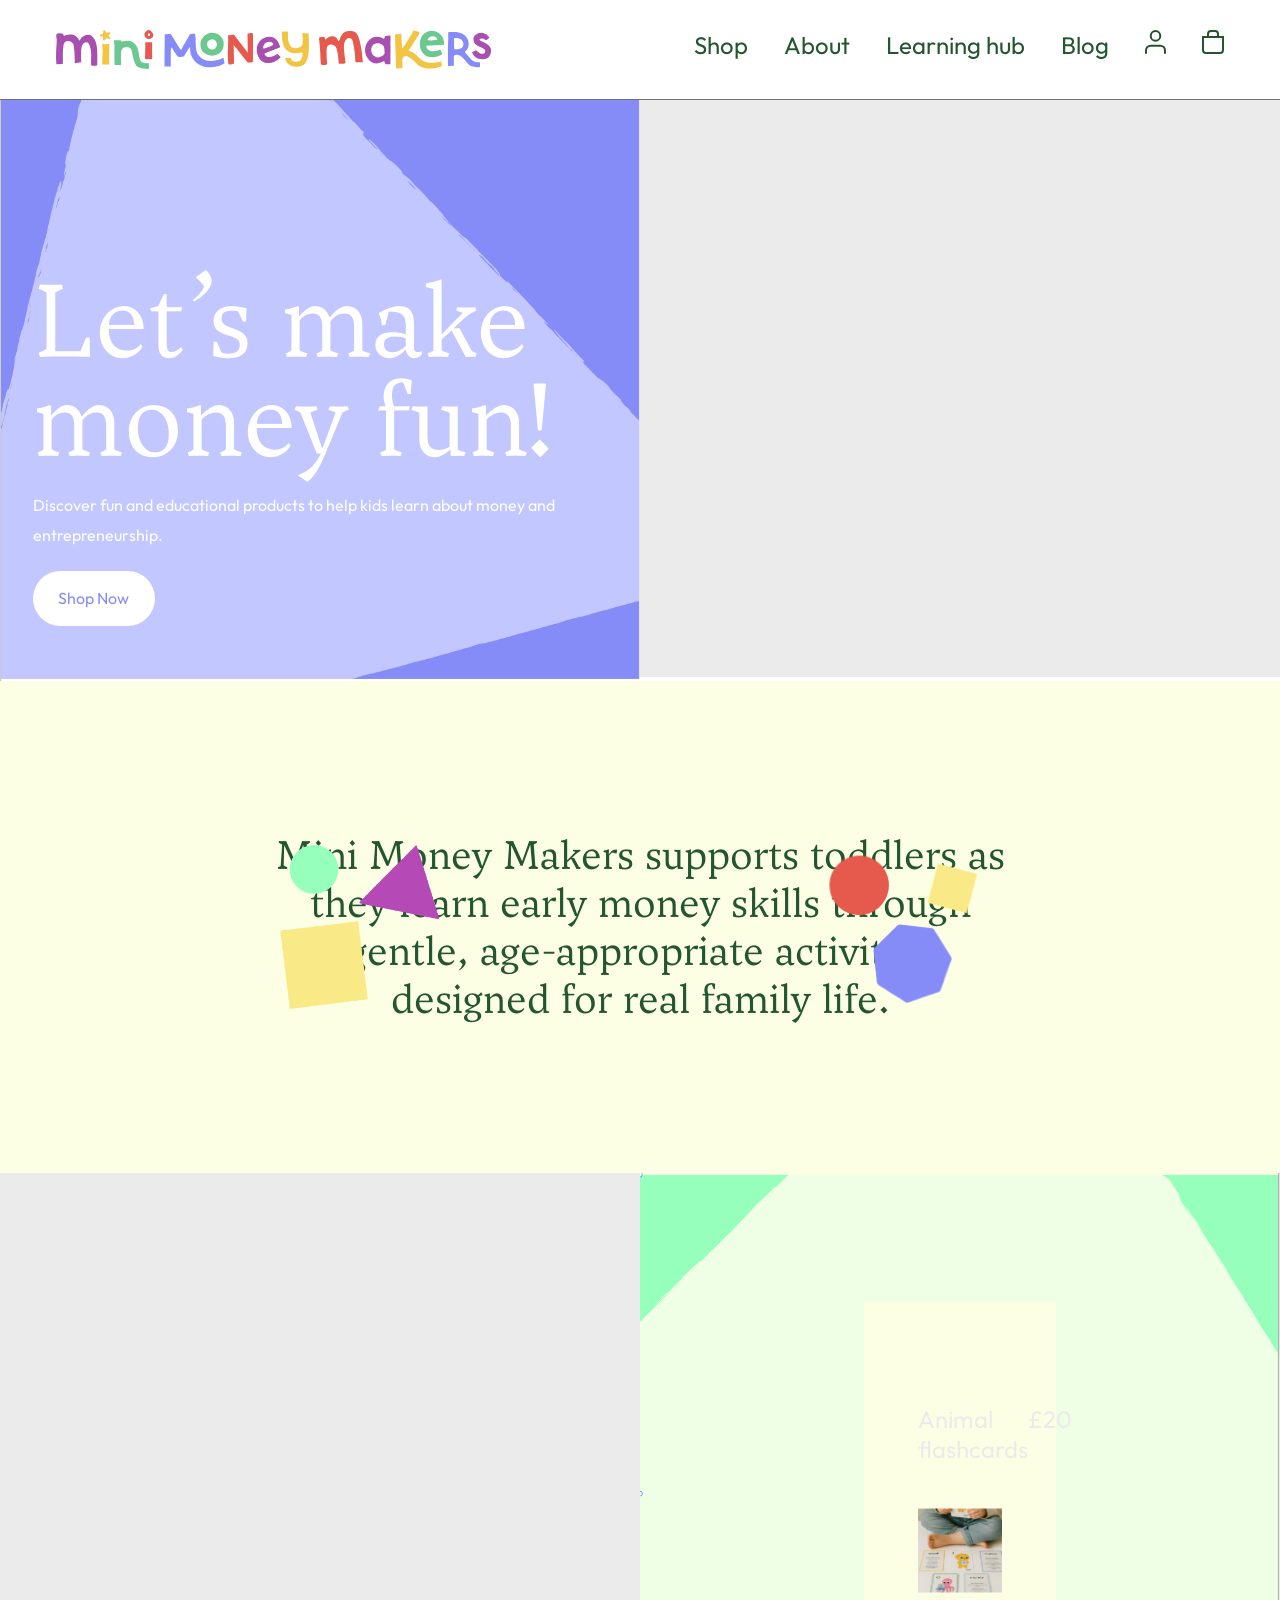
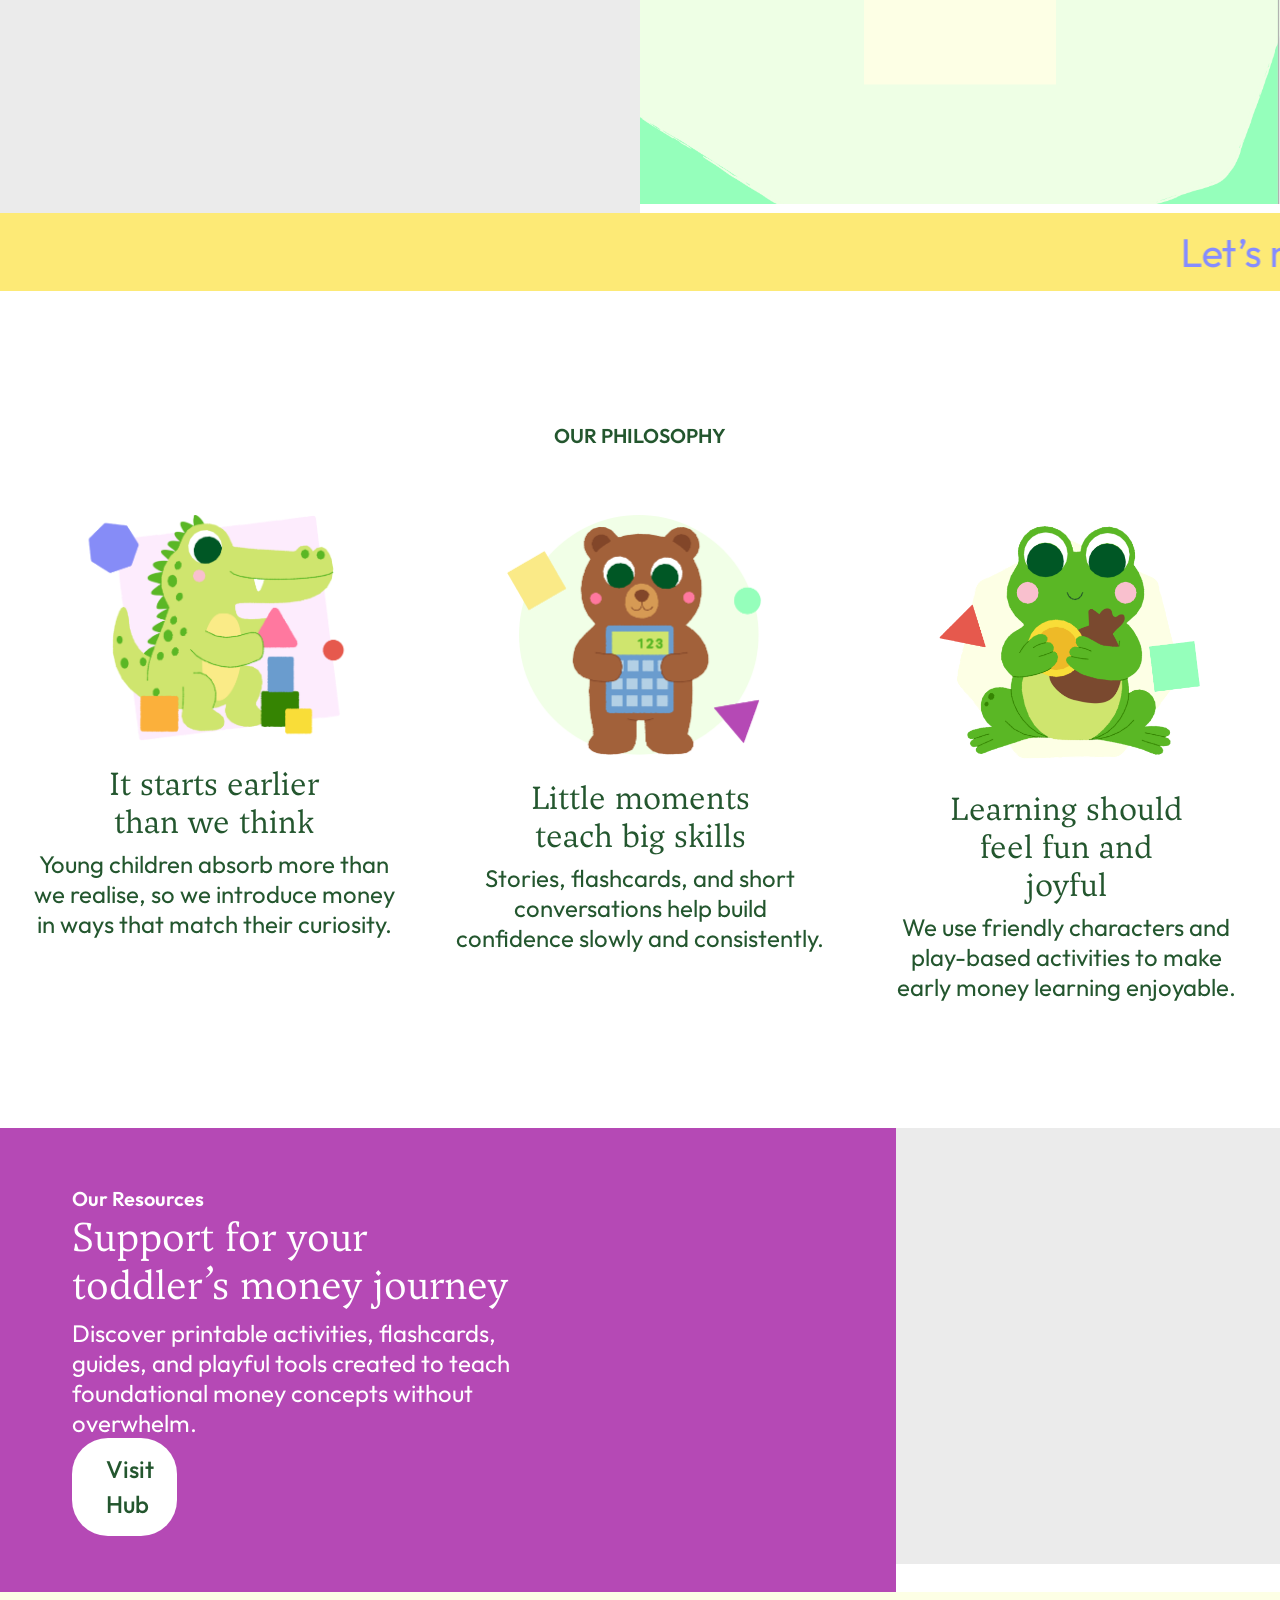
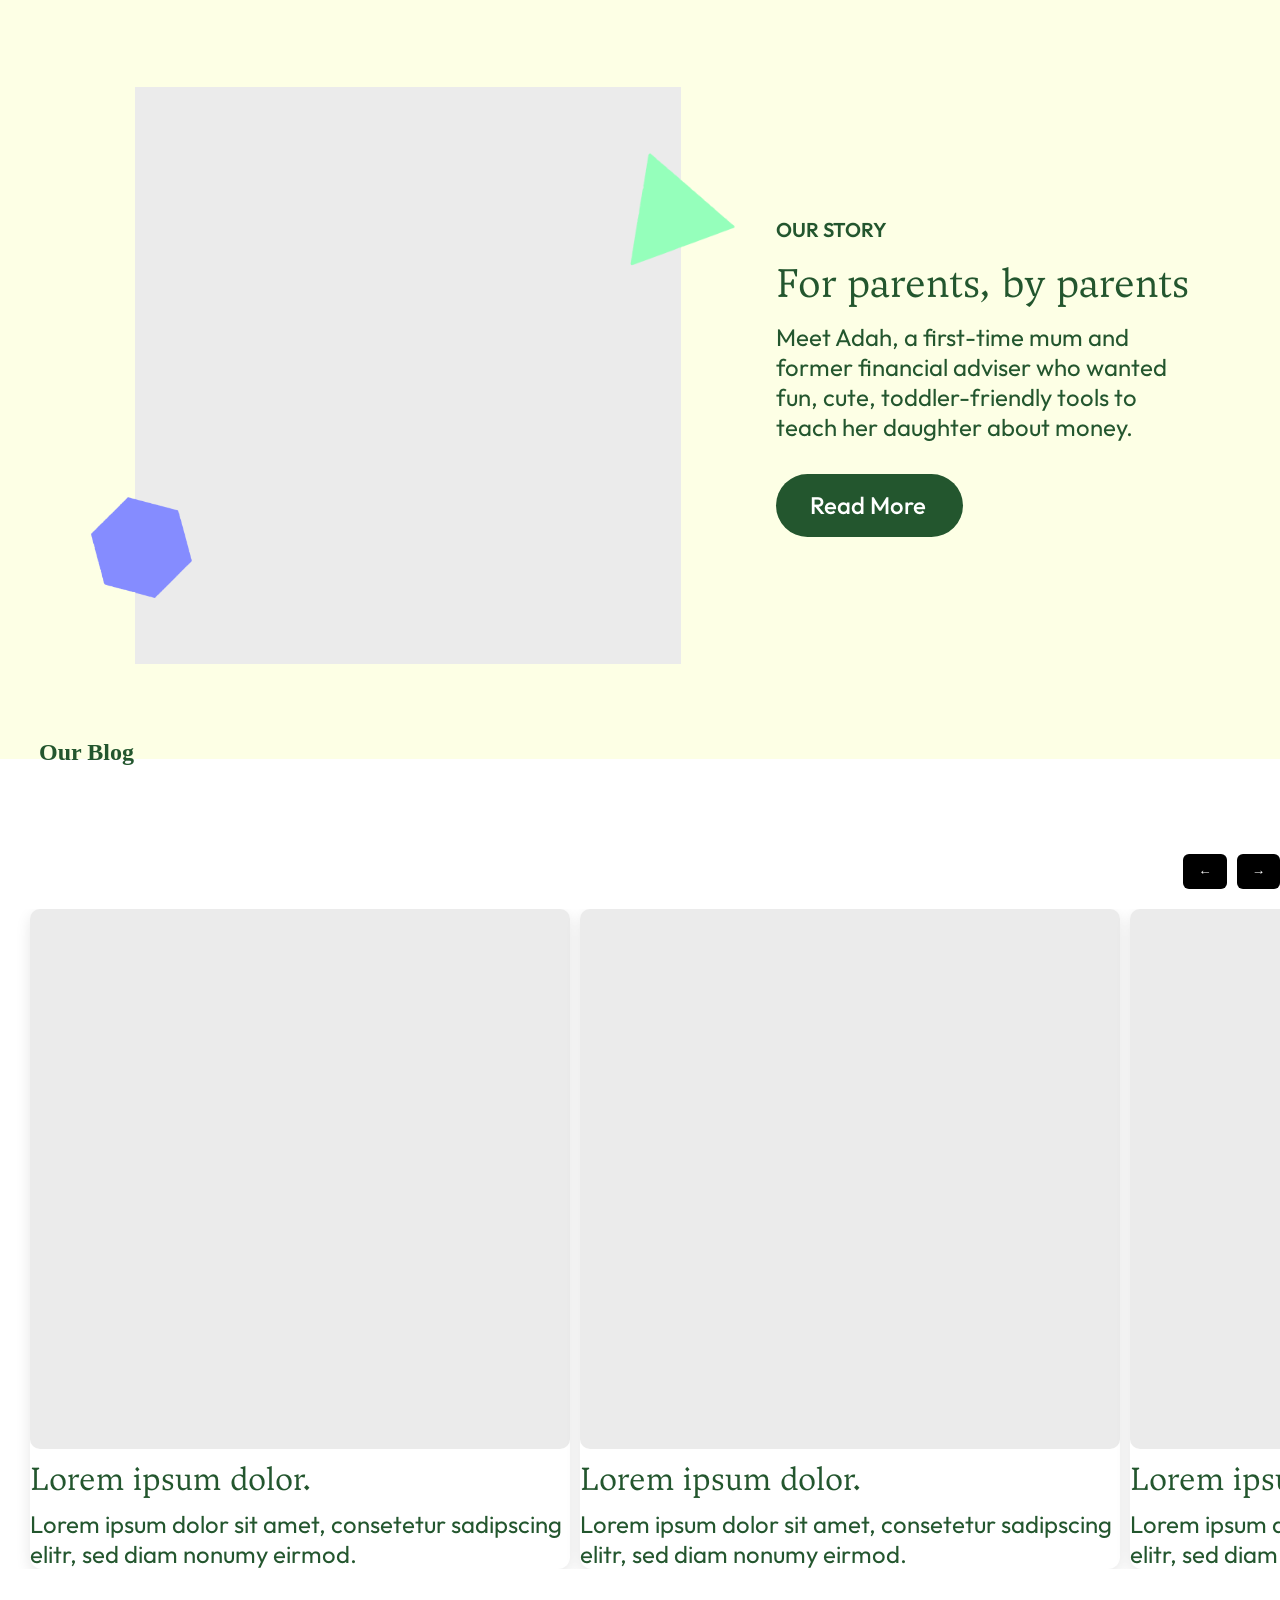
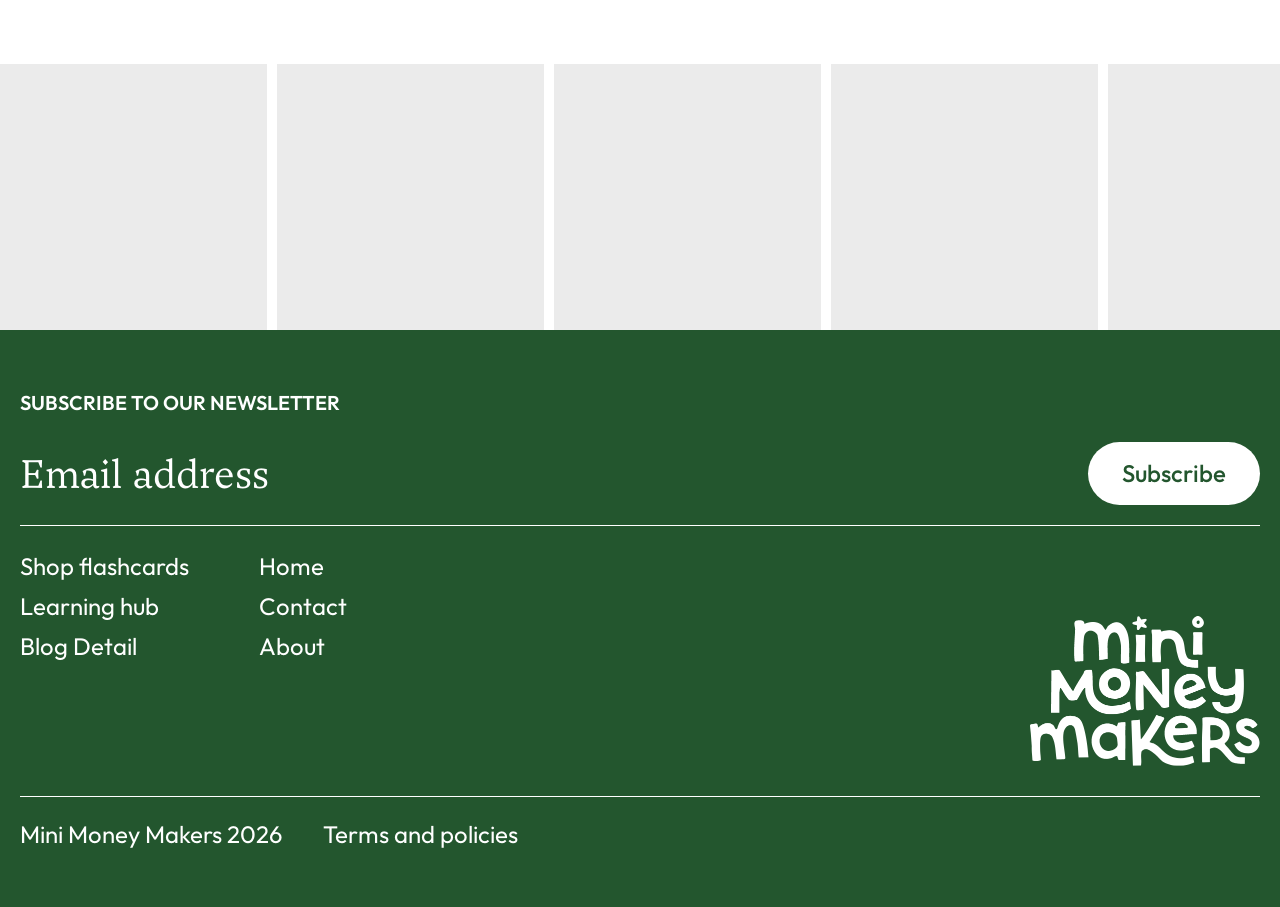
==== commit bb97ec21: "hero section responsive" ====
--- a/index.html
+++ b/index.html
@@ -12,9 +12,7 @@
     <!-- hero Banner Section -->
     <section class="hero-banner">
         <div class="hero-content">
-            <div class="main-hero-bg">
-                <img src="./images/top image.PNG" alt="Hero background image">
-            </div>
+            <img src="./images/top image.PNG" alt="Hero background image">
             <div class="content">
                 <h1>Let’s make money fun!</h1>
                 <p>Discover fun and educational products to help kids learn about money and entrepreneurship.</p>
--- a/css/style.css
+++ b/css/style.css
@@ -141,30 +141,46 @@
 .hero-banner .hero-content {
   width: 50%;
   position: relative;
-}
-.hero-banner .hero-content .main-hero-bg img {
+  /* new method */
+    /* display: flex;
+    align-items: end; */
+}
+.hero-banner .hero-content img {
   display: block;
   width: 100%;
   height: auto;
+  /* new mothed */
+    /* position: absolute;
+    inset: 0;
+    object-fit: cover;
+    z-index: 1; */
 }
 .hero-banner .hero-content .content {
   position: absolute;
-  top: 80%;
-  left: 10%;
-  transform: translate(-10%, -80%);
-  /* text-align: left; */
+  bottom: 6%; /* we can use 60px */
+  left: 2%; /* we can use 60px */
+  z-index:1;
+  padding: 20px;
+
+  /* new mothed */
+    /* z-index: 2;
+    position: relative;
+    padding: 55px; */
 }
 .hero-banner .hero-content .content h1 {
   font-family: var(--font-family-heading);
-  font-size: 165px;
+  /* font-size: 165px; */
+  font-size: clamp(30px, calc(9.5vw - 18px), 165px);
   font-weight: 400;
-  line-height: 148px;
+  /* line-height: 148px; */
+  line-height: clamp(60px, 7.71vw, 148px);
   color: var(--text-color-white);
-  /* margin-bottom: 20px; */
+  margin-bottom: 20px;
 }
 .hero-banner .hero-content .content p {
     font-family: 'Outfit-Regular';
-    font-size: 24px;
+    /* font-size: 24px; */
+    font-size: clamp(14px, 1.25vw, 24px);
     font-weight: 400;
     line-height: 30px;
     color: #ffffff;
@@ -174,11 +190,13 @@
     display: inline-block;
     text-decoration: none;
     font-family: 'Outfit-Regular';
-    font-size: 24px;
+    /* font-size: 24px; */
+    font-size: clamp(14px, 1.25vw, 24px);
     line-height: 35px;
     color: #868CF7;
     background-color: #ffffff;
-    padding: 14px 34px;
+    padding: clamp(10px, 0.8vw, 14px) clamp(18px, 2vw, 34px);
+    /* padding: 14px 34px; */
     border-radius: 36px;
 }
 /* side image hero banner */
@@ -902,6 +920,68 @@
     font-weight: 400;
     line-height: 30px;
 }
+/*********************************************************************
+                              Blog Details Page 
+**********************************************************************/
+/************
+ blog Header Section 
+*************/
+.blog-detail-header {
+    max-width: 1920px;
+    width: 100%;
+    /* min-height: 818px; */
+    position: relative;
+}
+.blog-detail-header img {
+    display: block;
+    width: 100%;
+    height: auto;
+}
+.blog-detail-header .blog-detail-heading {
+    max-width: 776px;
+    width: 100%;
+    padding: 54px 83px;
+    position: absolute;
+    top: 50%;
+    left: 50%;
+    transform: translate(-50%, -50%);
+    text-align: center;
+    color: var(--text-color-green);
+    background-color: var(--section-bg-color-1);
+}
+.blog-detail-header .blog-detail-heading h1 {
+    font-family: var(--font-family-heading);
+    font-size: 48px;
+    font-weight: 400;
+    line-height: 54px;
+}
+/************
+Blog Detail Content Section 
+*************/
+section.blog-detail-content {
+    background-color: var(--section-bg-color-1);
+    padding: 85px 0 200px 0;
+}
+section.blog-detail-content .blog-detail-content__wrapper {
+    max-width: 1142px;
+    width: 100%;
+    margin: 0 auto;
+    padding: 0 20px;
+}
+section.blog-detail-content .content{
+  margin-bottom: 20px;
+  color: var(--text-color-green);
+  font-weight: 400;
+  line-height: 30px;
+}
+section.blog-detail-content .content p {
+  font-family: var(--font-family-body);
+  font-size: 24px;
+}
+section.blog-detail-content .content h2 {
+  font-family: var(--font-family-heading);
+  font-size: 40px;
+}
 /************
  Footer Section 
 *************/
@@ -1000,4 +1080,54 @@
 footer .footer-policy a{
     text-decoration: none;
     color: #ffffff;
-}+}
+
+/* Media Queery */
+
+@media (max-width: 1024px) {
+  /* Hero Banner  */
+    .hero-banner {
+      flex-direction: column;
+    }
+    .hero-right-img {
+        width: 100%;
+        height: 500px;
+    }
+    .hero-banner .hero-content {
+        width: 100%;
+        height: 500px;
+    }
+    .hero-right-img {
+        width: 100%;
+    }
+    .hero-banner .hero-content img {
+        height: 100%;
+    }
+    .hero-banner .hero-content .content h1 {
+        font-size: 80px;
+        line-height: 90px;
+    }
+    .hero-banner .hero-content .content p {
+        font-size: 24px;
+    }
+  }
+  @media (max-width: 512px) {
+      .hero-banner .hero-content .content h1 {
+          font-size: 56px;
+          line-height: 60px;
+      }
+      .hero-banner .hero-content .content p {
+          font-size: 20px;
+      }
+  }
+  @media (max-width: 380px) {
+      .hero-banner .hero-content .content h1 {
+          font-size: 42px;
+          line-height: 46px;
+      }
+      .hero-banner .hero-content .content p {
+          font-size: 18px;
+          line-height: 25px;
+
+      }
+  }
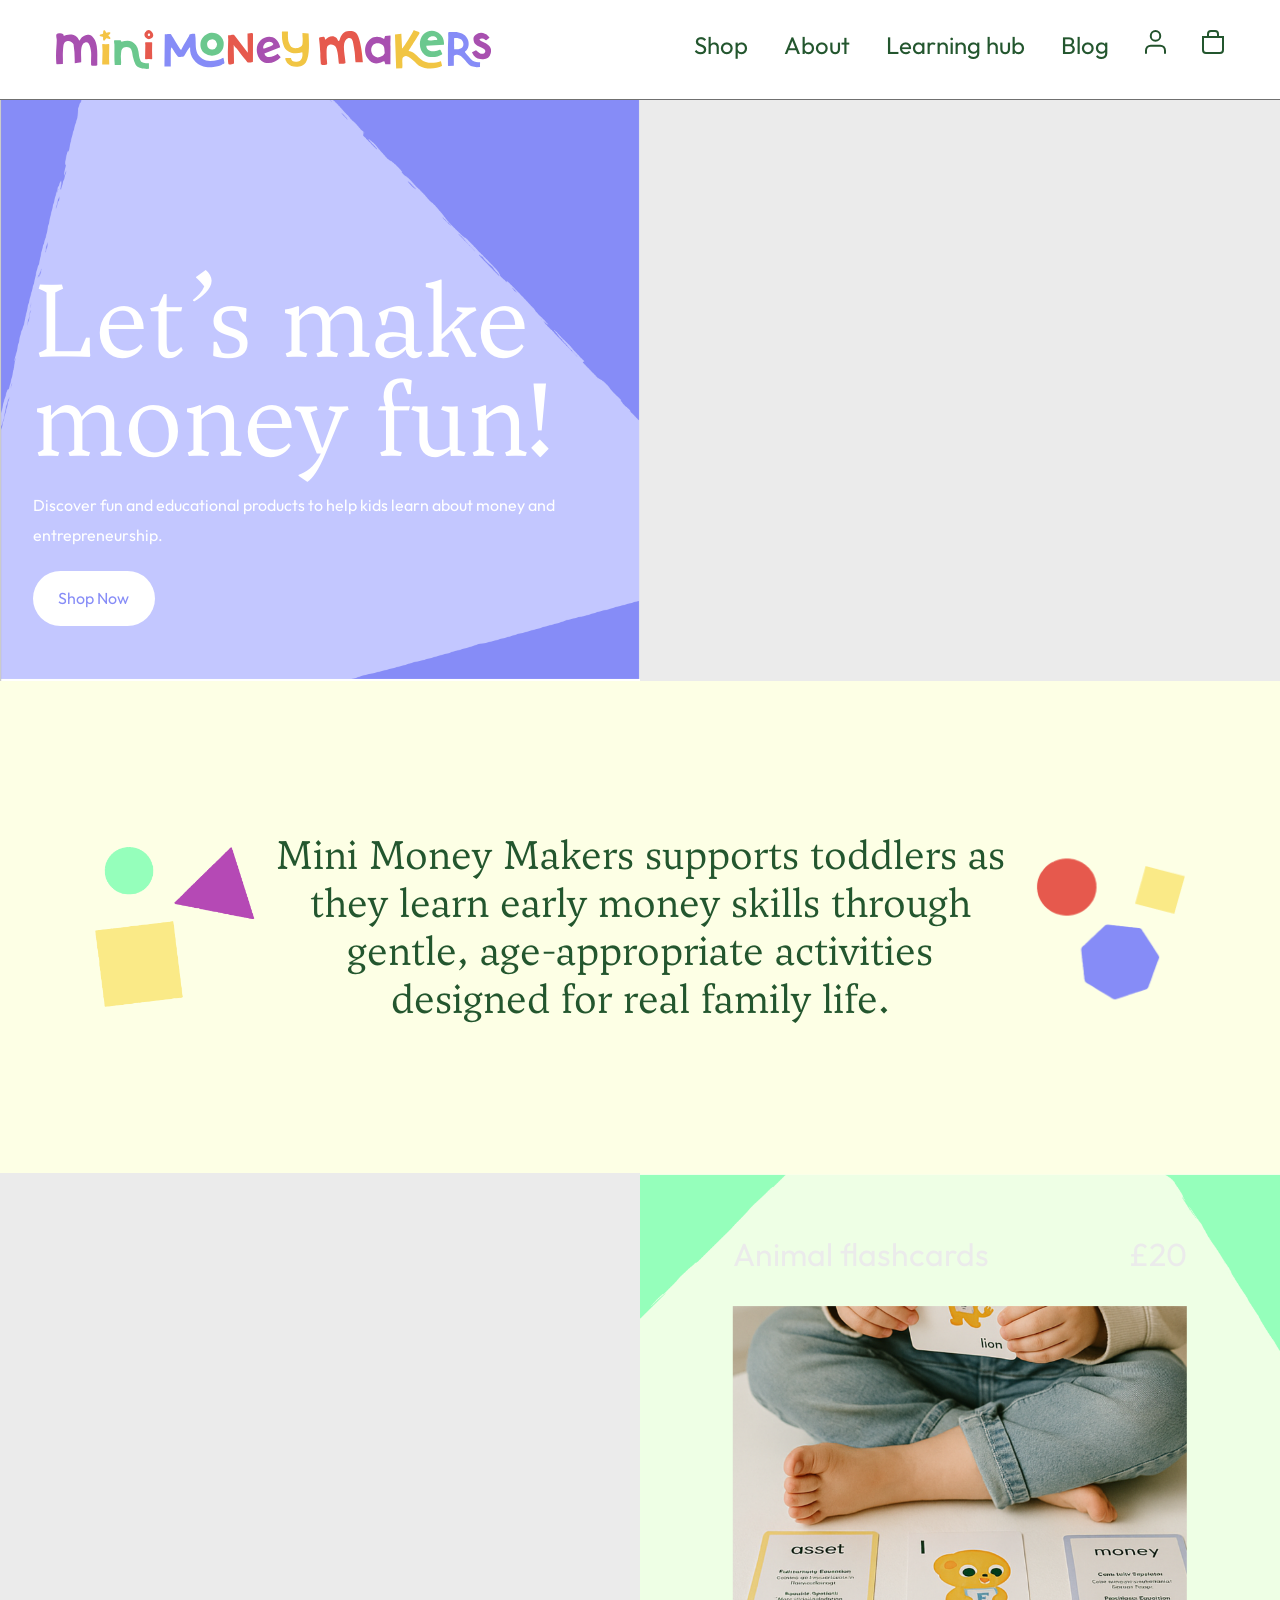
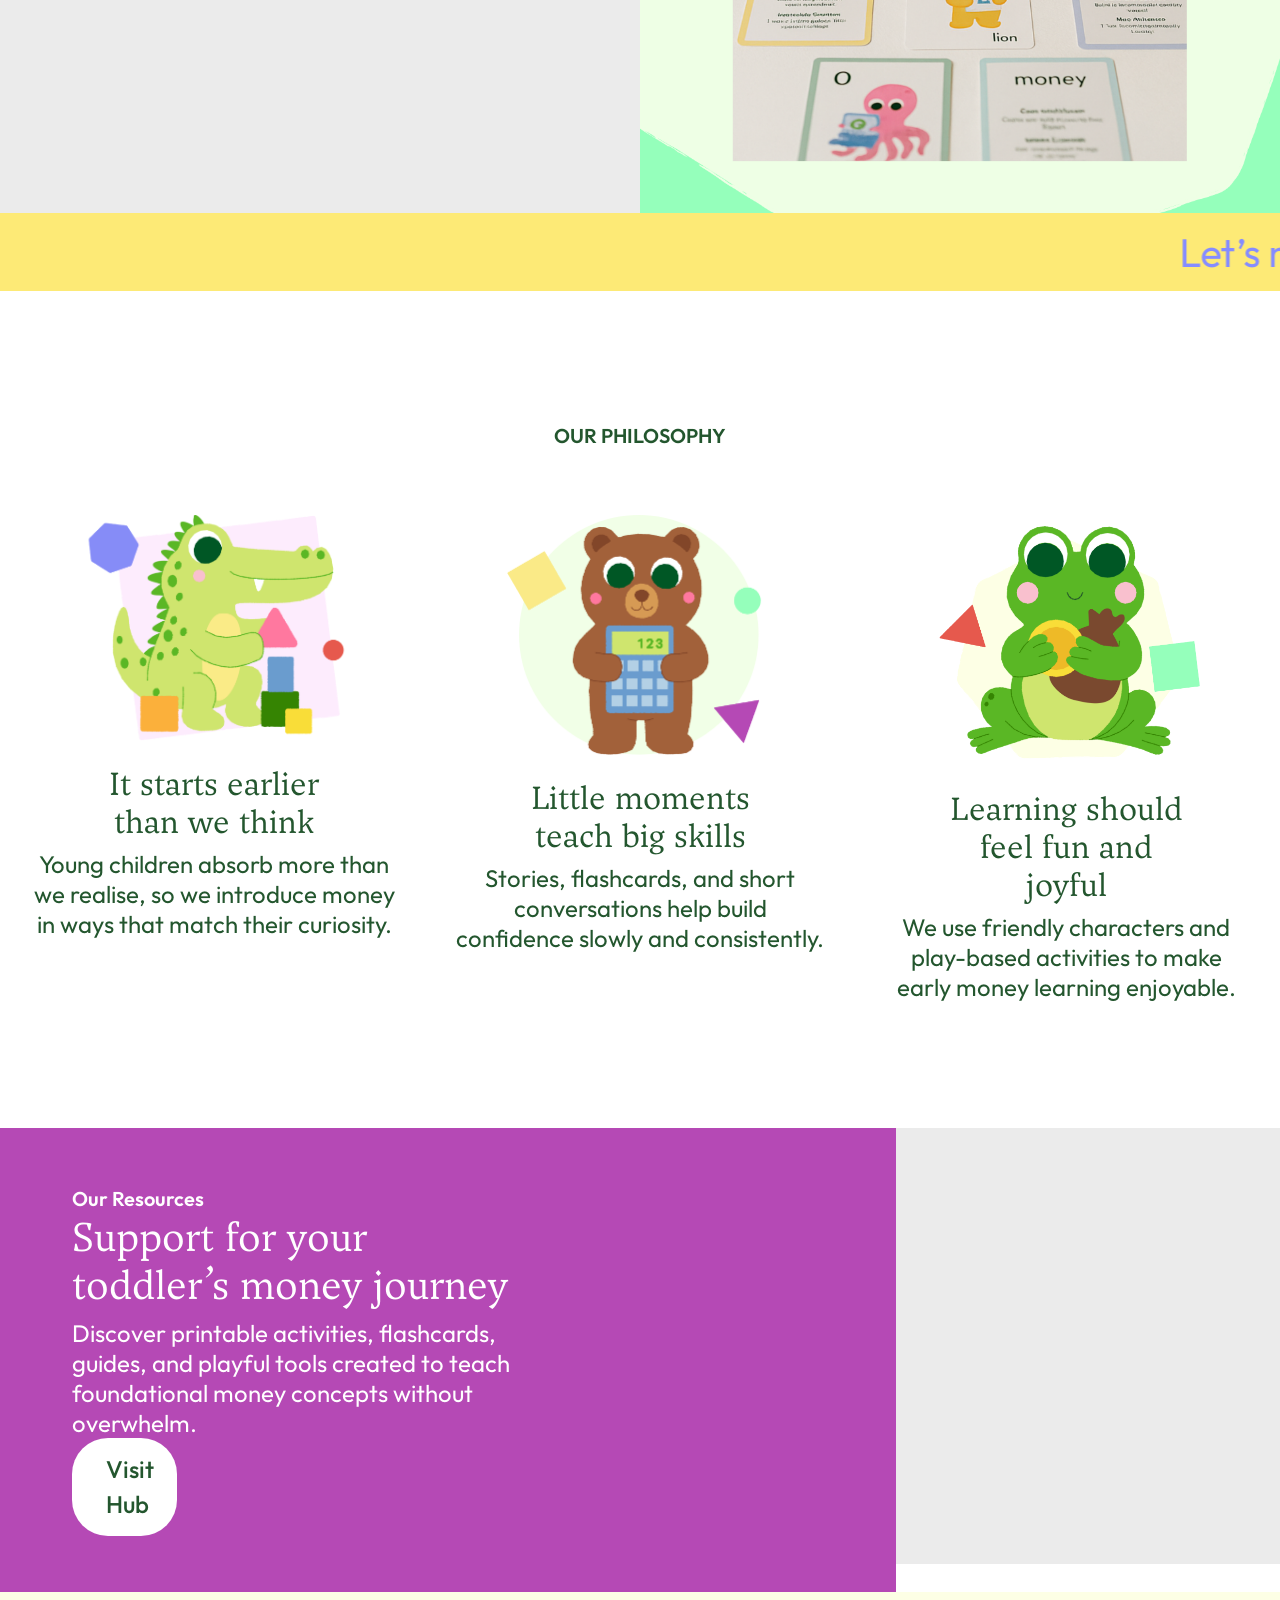
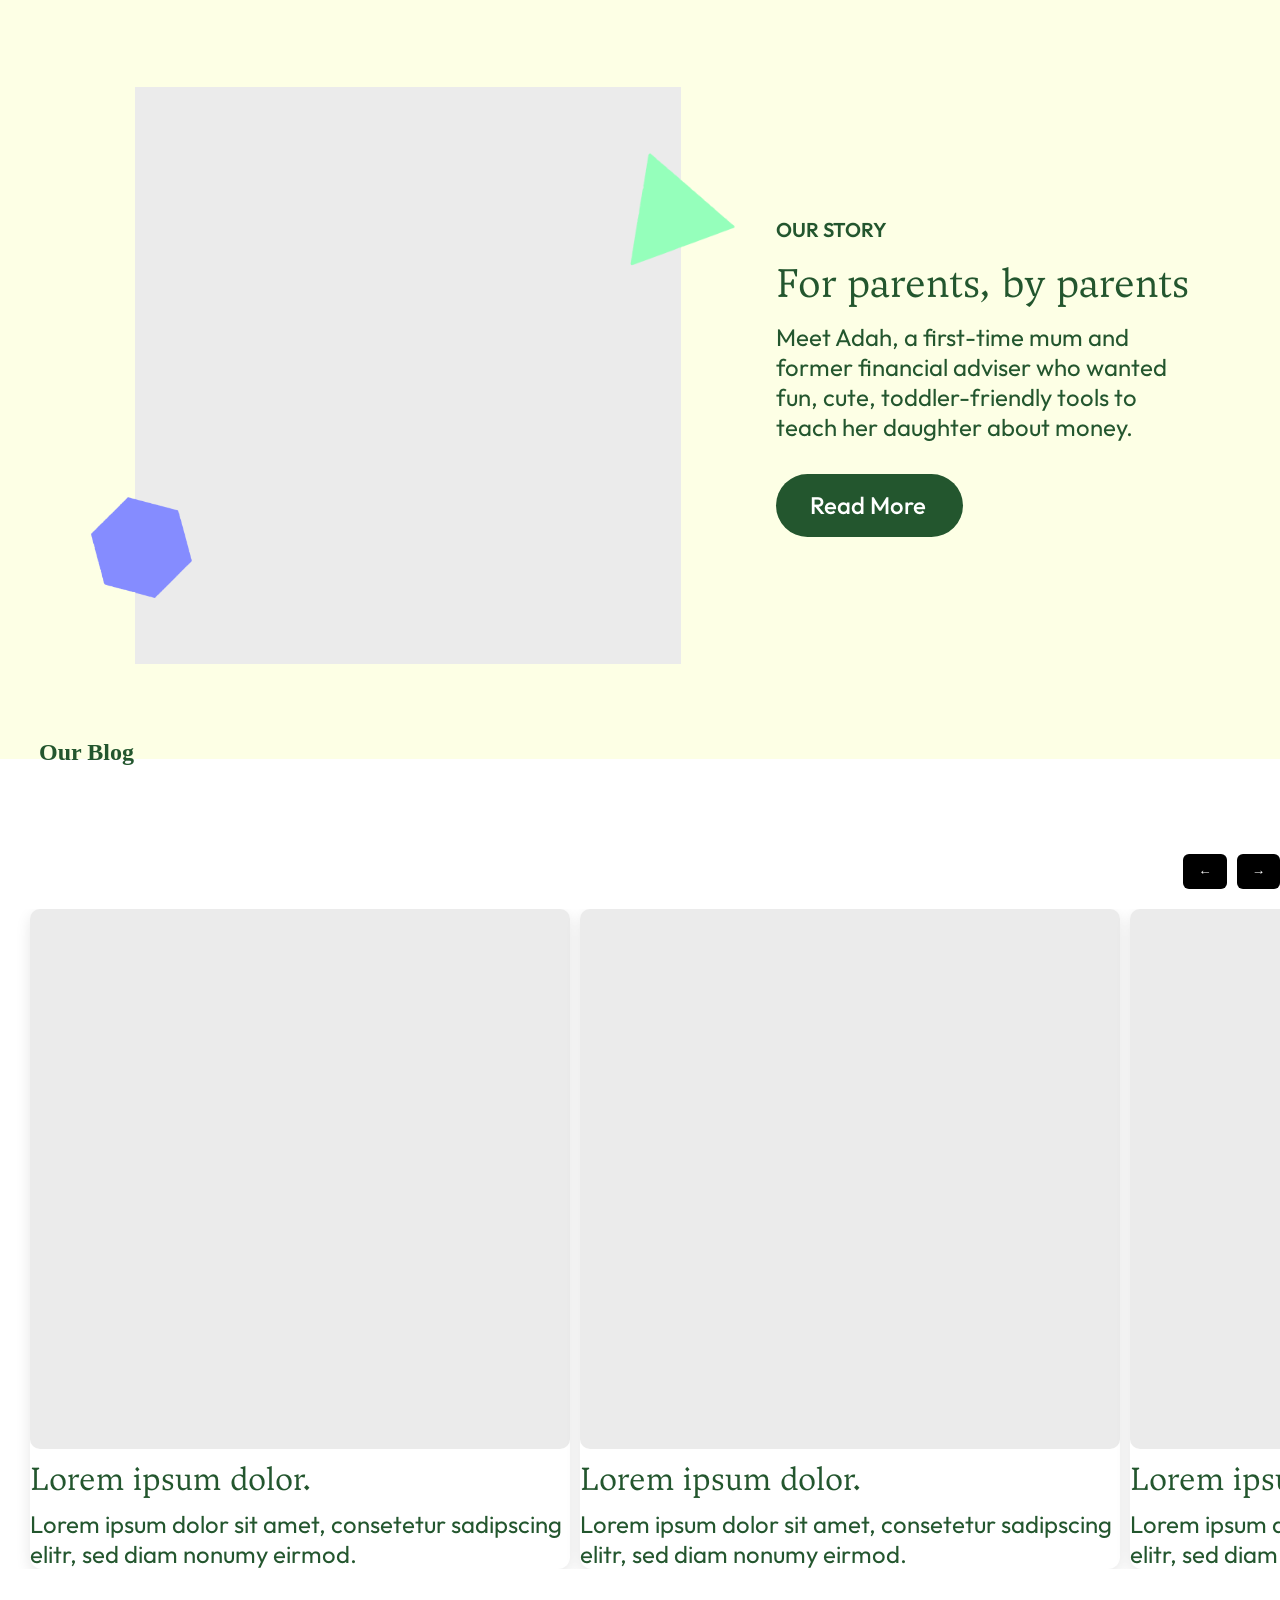
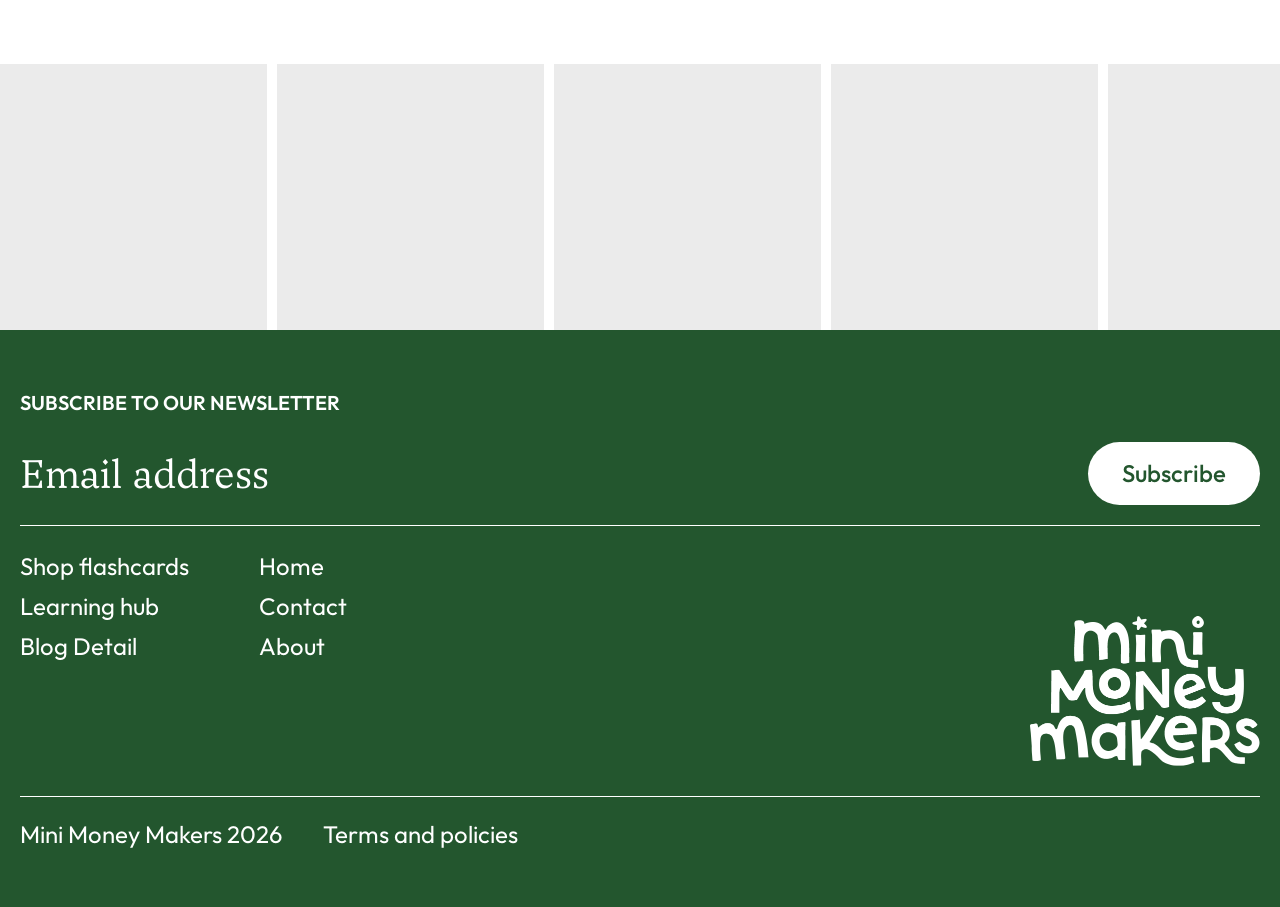
==== commit 0e191d8c: "product section and main blog section added" ====
--- a/index.html
+++ b/index.html
@@ -23,24 +23,26 @@
             <img src="./images/top-side-image.png" alt="new side baner image">
         </div>
     </section>
+
     <!-- about Section -->
     <section class="main-about-section">
-        <img class="left-img" src="./images/text-1.png" alt="text one image">
-        <div class="content">
-            <p>Mini Money Makers supports toddlers as they learn early money skills through gentle, age-appropriate activities designed for real family life.</p>
+        <div class="main-about-wrapper">
+            <img class="left-img" src="./images/text-1.png" alt="text one image">
+            <div class="content">
+                <p>Mini Money Makers supports toddlers as they learn early money skills through gentle, age-appropriate activities designed for real family life.</p>
+            </div>
+            <img class="right-img" src="./images/text-2.png" alt="text two image">
         </div>
-        <img class="right-img" src="./images/text-2.png" alt="text two image">
     </section>
+
     <!-- Product Section -->
-     <section class="product-section">
-        <div class="left-image">
-            <img src="./images/product-side-image.png" alt="">
-        </div>
-        <div class="product-details">
+     <section class="section-product">
+        <img class="left-image" src="./images/product-side-image.png" alt="">
+        <div class="section-product-details">
             <div class="bg-img">
                 <img src="./images/product-bg.PNG" alt="">
             </div>
-            <div class="product-info">
+            <div class="section-product-info">
                 <div class="price-name">
                     <p class="name">Animal flashcards</p>
                     <p class="price">£20</p>
--- a/css/style.css
+++ b/css/style.css
@@ -206,7 +206,7 @@
 .hero-right-img img {
   display: block;
   width: 100%;
-  height: auto;
+  height: 100%;
 }
 
 /************
@@ -219,10 +219,20 @@
     position: relative;
 
 }
+.main-about-section .main-about-wrapper {
+    max-width: 1190px;
+    width: 100%;
+    margin: 0 auto;
+    display: flex;
+    padding: 0 50px;
+    gap: 20px;
+    justify-content: center;
+    align-items: center;
+    text-align: center;
+}
 .main-about-section .content {
     max-width: 730px;
     width: 100%;
-    margin: 0 auto;
     text-align: center;
     font-family: var(--font-family-heading);
     font-size: 40px;
@@ -232,44 +242,54 @@
 .main-about-section img.left-img {
     max-width: 160px;
     width: 100%;
-    position: absolute;
+    height: 160px;
+    display: block;
+    /* position: absolute;
     top: 50%;
     left: 25%;
-    transform: translate(-25%, -50%);
+    transform: translate(-25%, -50%); */
 }
 .main-about-section img.right-img {
     max-width: 160px;
     width: 100%;
-    position: absolute;
+    height: 160px;
+    display: block;
+    /* position: absolute;
     top: 50%;
     right: 21%;
-    transform: translate(-21%, -50%);
+    transform: translate(-21%, -50%); */
 }
 /************
  Product Section 
 *************/
-.product-section {
+.section-product {
   display: flex;
 }
-.product-section .left-image{
+.section-product .left-image {
     width: 50%;
 }
-.product-section .product-details {
+.section-product .left-image img {
+    display: block;
+    width: 100%;
+    height: 100%;
+    object-fit: cover;
+}
+.section-product .section-product-details {
     width: 50%;
     position: relative;
 }
-.product-section .product-details img {
+.section-product .section-product-details .bg-img {
+  height: 100%;
+}
+.section-product .section-product-details img {
     display: block;
     width: 100%;
-    height: auto;
-}
-.product-section .left-image img {
-    display: block;
-    width: 100%;
-    height: auto;
-}
-.product-section .product-info {
-    max-width: 690px;
+    height: 100%;
+    object-fit: cover;
+}
+.section-product .section-product-details .section-product-info {
+    /* max-width: 690px; */
+    max-width: min(690px, 71%);
     width: 100%;
     position: absolute;
     top: 50%;
@@ -277,18 +297,20 @@
     transform: translate(-50%, -50%);
 }
 
-.product-section .product-info img {
+.section-product .section-product-details .section-product-info img {
     display: block;
     width: 100%;
 }
-.product-section .price-name {
+.section-product .section-product-details .price-name {
     display: flex;
     justify-content: space-between;
     padding: 10px 0;
     font-family: 'Outfit-Regular';
-    font-size: 40px;
-    font-weight: 400;
-    line-height: 48px;
+    /* font-size: 40px;
+    line-height: 48px; */
+    font-size: clamp(20px, 2.5vw, 40px);
+    line-height: clamp(28px, 3vw, 48px);
+    font-weight: 400;
     margin-bottom: 23px;
     color: #EBEBEB;
 }
@@ -1109,6 +1131,41 @@
     }
     .hero-banner .hero-content .content p {
         font-size: 24px;
+    }
+    /* main about page */
+    .main-about-section .main-about-wrapper {
+        flex-direction: column;
+    }
+
+  }
+  @media(max-width:720px) {
+    /* Hero Banner Section */
+    .hero-banner .hero-content {
+        height: unset
+    }
+    .hero-right-img {
+      height: unset;
+    }
+    /* main about page */
+    .main-about-section {
+       padding: 80px 0;
+    }
+    .main-about-section img.left-img {
+      max-width: 120px;
+      height: 120px;
+    }  
+    .main-about-section img.right-img {
+      max-width: 120px;
+      height: 120px;
+    }
+    /* Product section in index page */
+    .section-product {
+      display: flex;
+      flex-direction: column;
+    }
+    .section-product .left-image,
+    .section-product .section-product-details {
+      width: 100%;
     }
   }
   @media (max-width: 512px) {
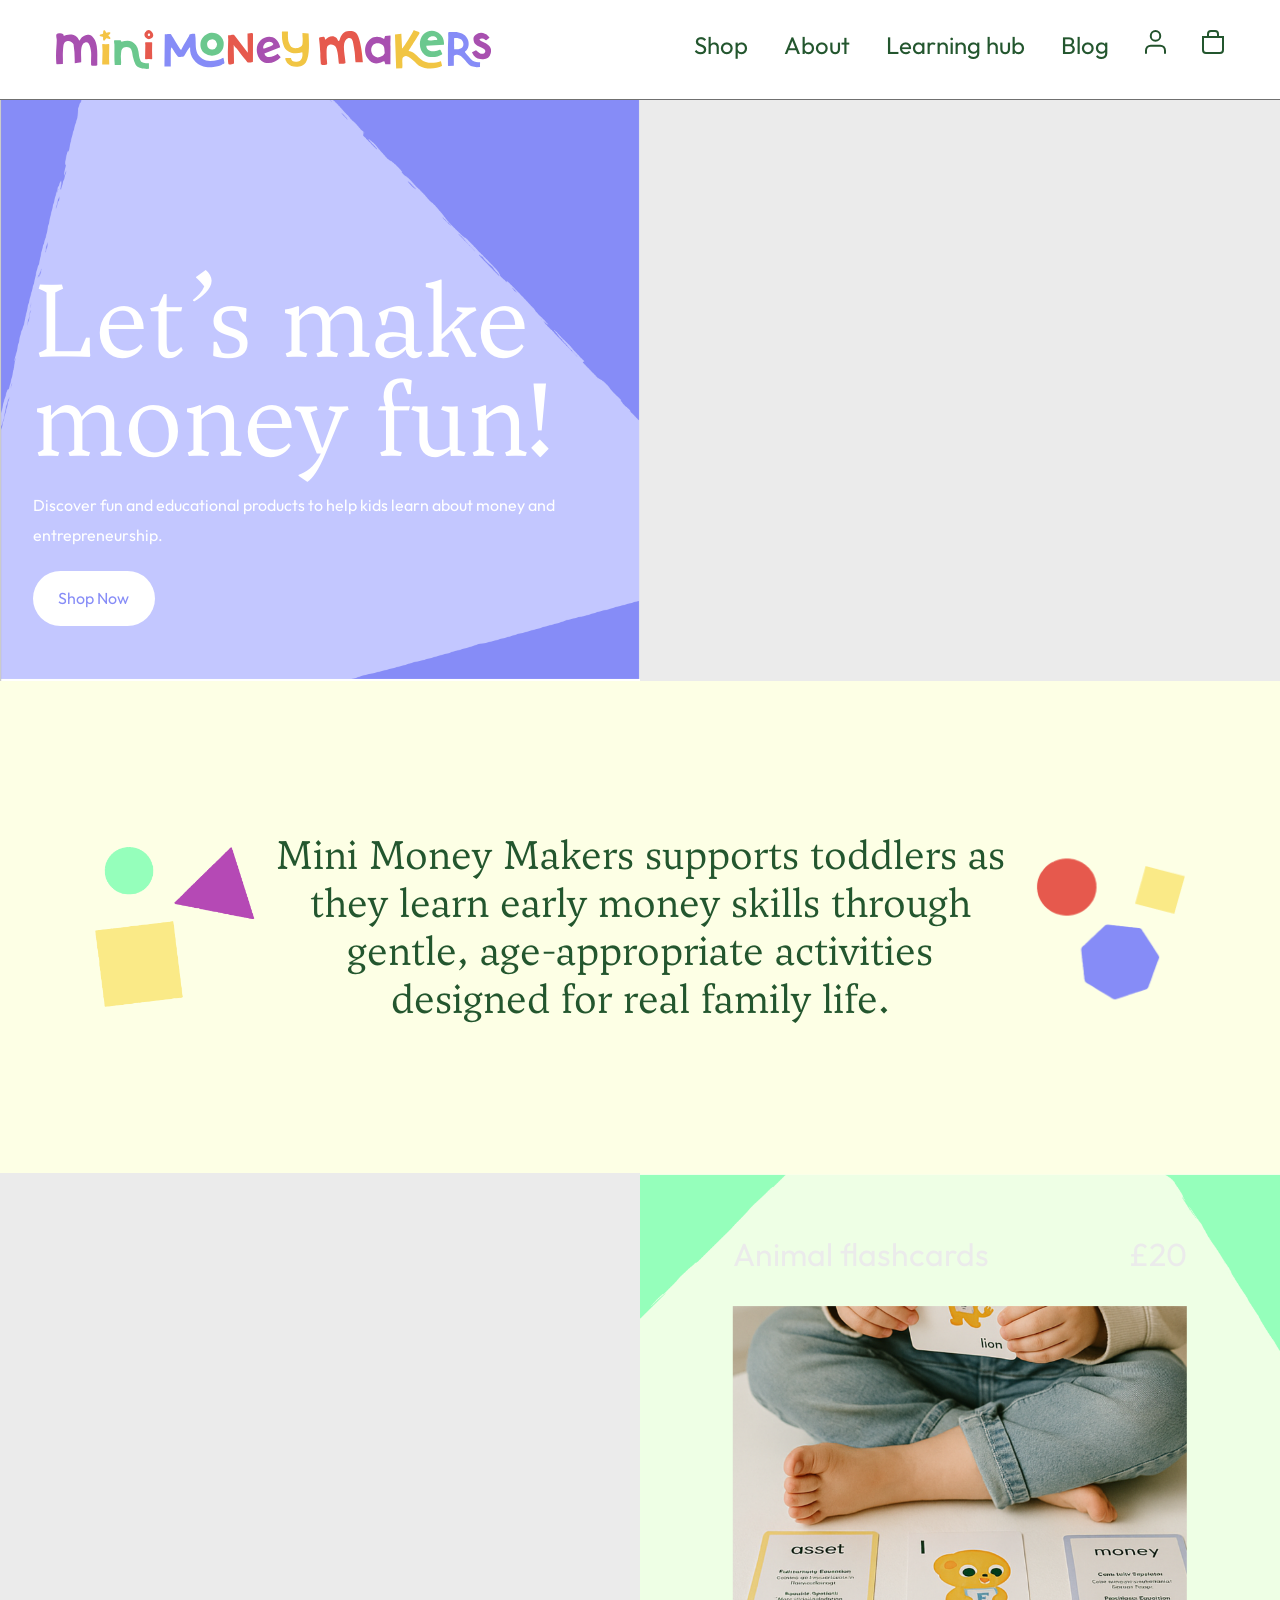
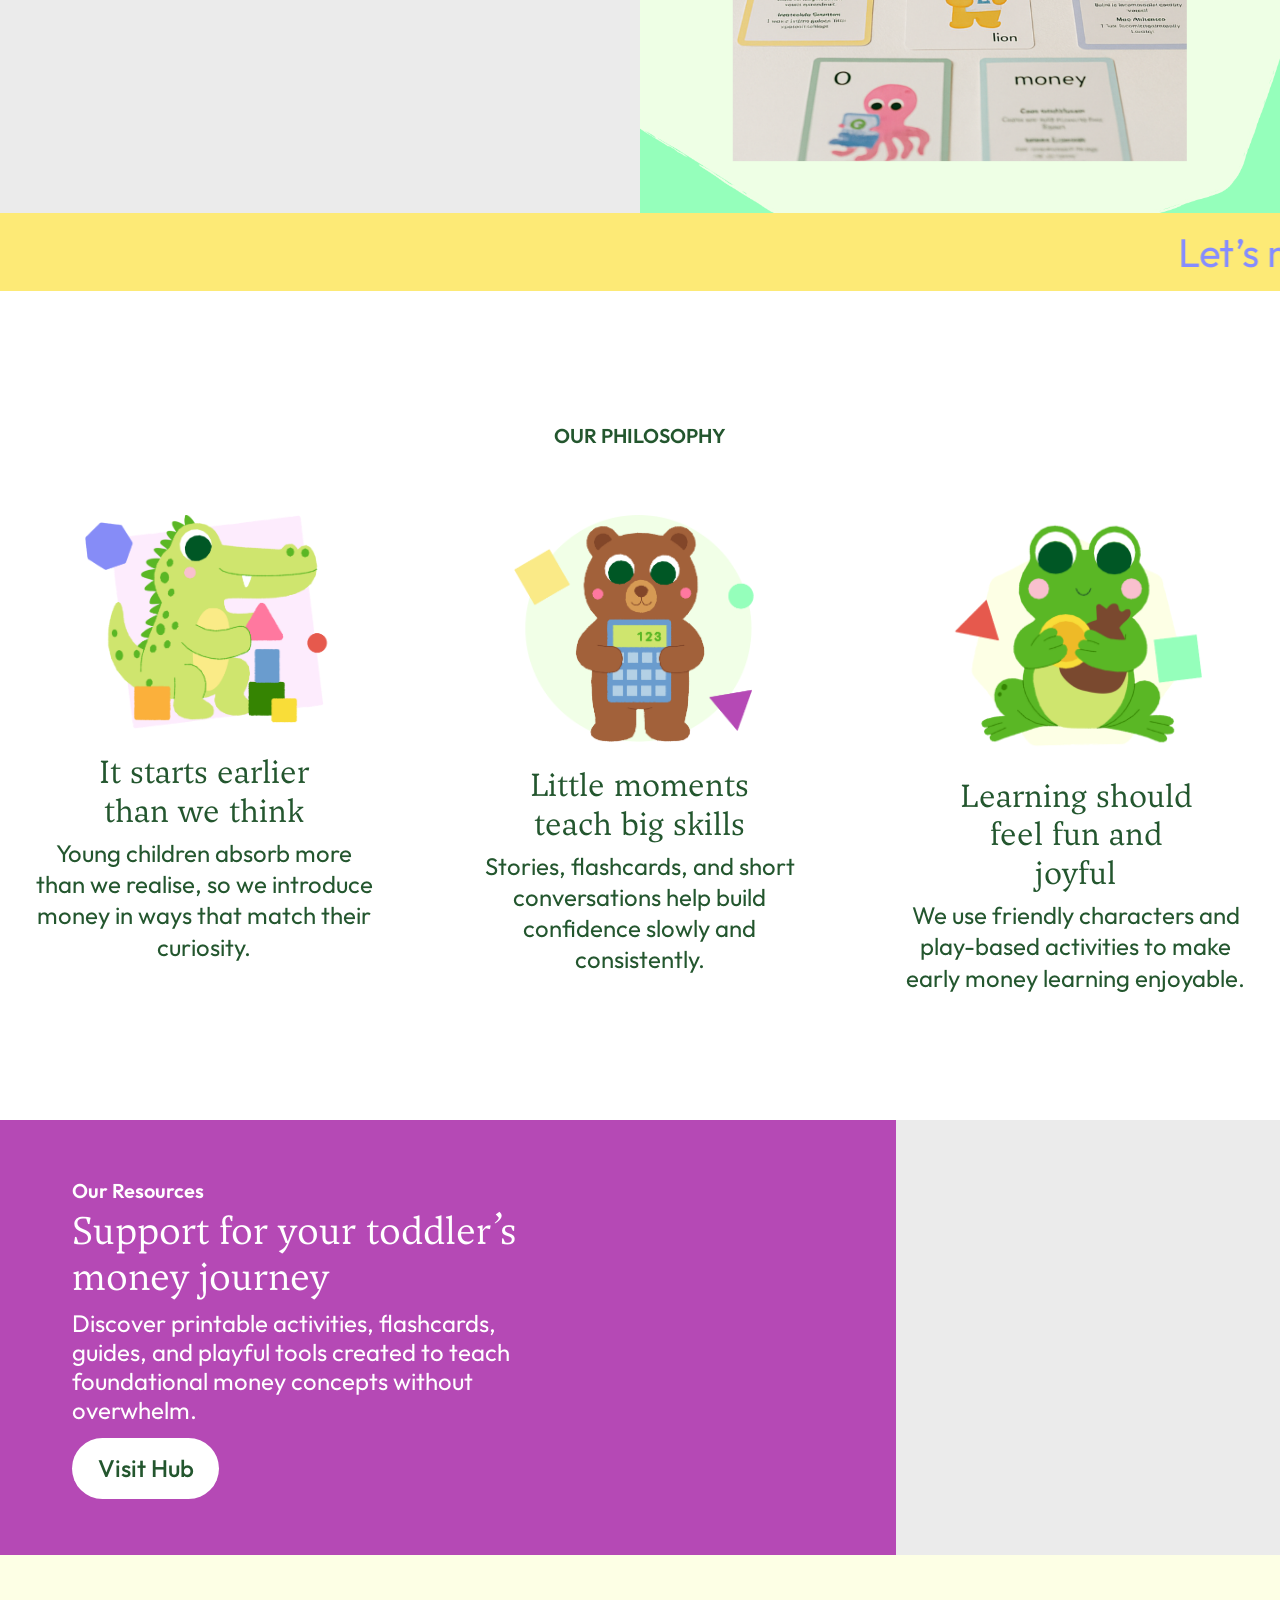
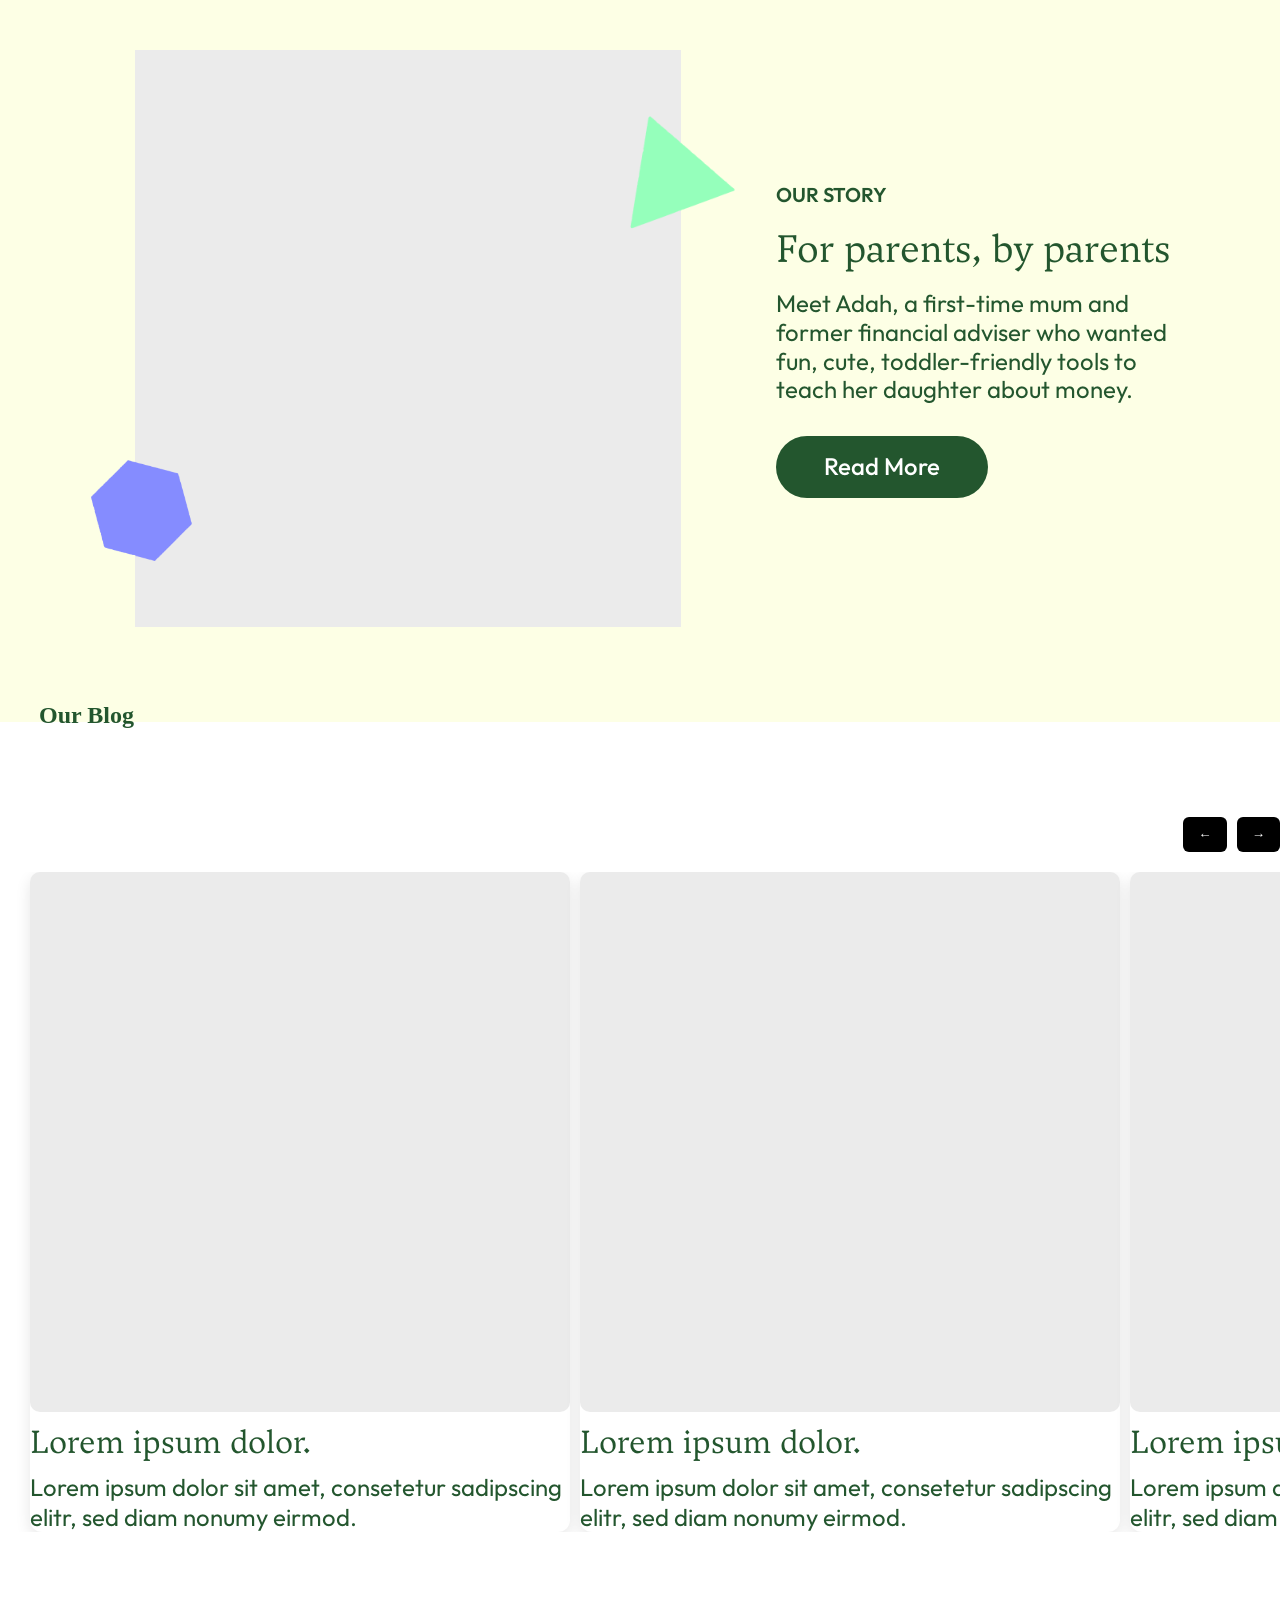
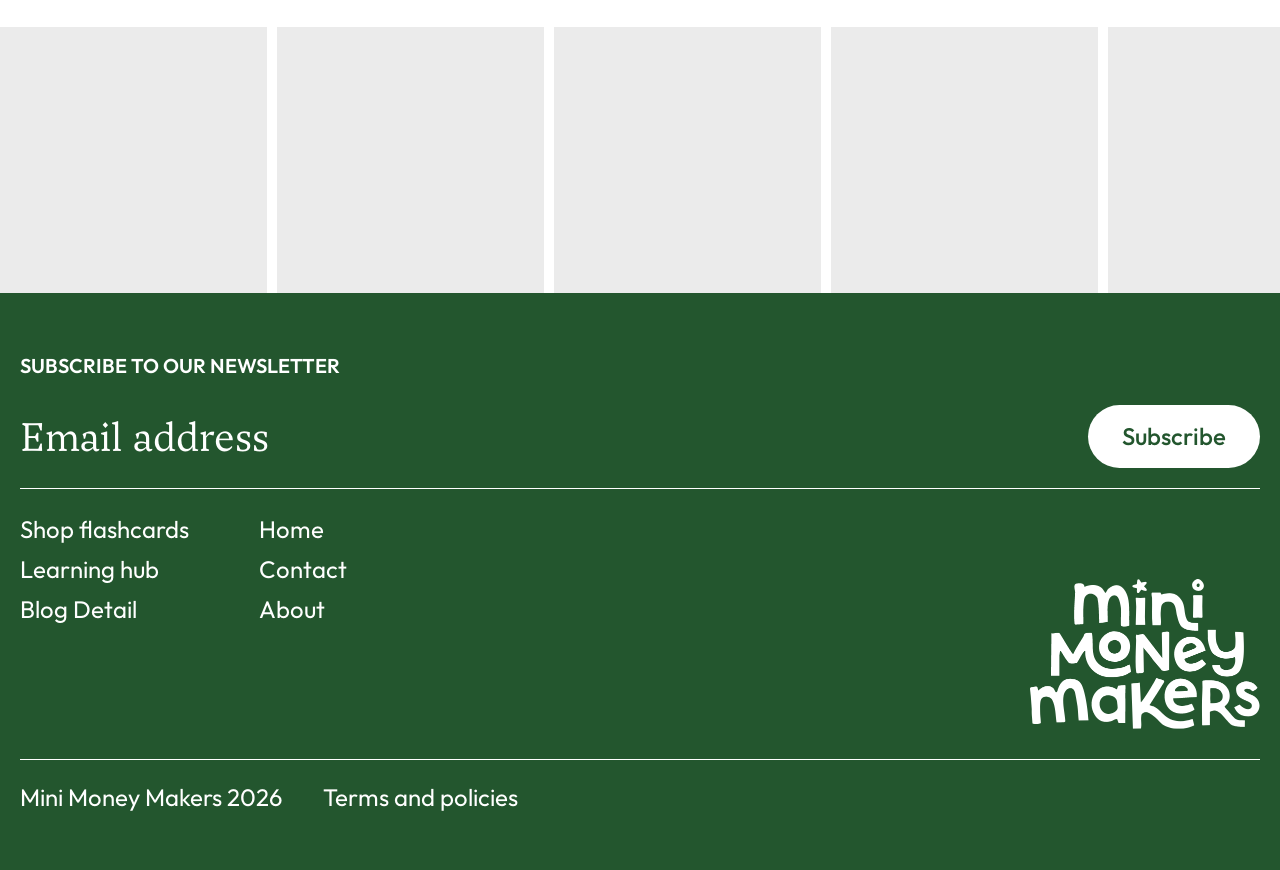
==== commit 6880d932: "footer , our story and resorce section responsive" ====
--- a/index.html
+++ b/index.html
@@ -92,7 +92,9 @@
                     <h3>Support for your toddler’s money journey</h3>
                     <p>Discover printable activities, flashcards, guides, and playful tools created to teach foundational money concepts without overwhelm.</p>
                 </div>
-                <a class="cta-button" href="#">Visit Hub</a>
+                <div class="cta-button">
+                    <a href="#">Visit Hub</a>
+                </div>
             </div>
             <div class="image-wrapper">
                 <img src="./images/our-resources-side-image.png" alt="Resources image">
--- a/css/style.css
+++ b/css/style.css
@@ -353,31 +353,35 @@
 }
 .our-philosophy .feature-item {
   /* width: 30%; */
-  max-width: 388px;
-  width: 100%;
+  /* max-width: 388px; */
+  /* width: 100%; */
+  max-width: min(388px, 29.7%);
   text-align: center;
   padding: 0 10px;
 }
 .our-philosophy .feature-item img {
-  max-width: 267px;
-  width: 100%;
+  /* max-width: 267px; */
+  /* width: 100%; */
+  max-width: min(267px, 72.6%);
   margin: 0 auto;
   display: block;
   margin-bottom: 24px;
 }
 .our-philosophy .feature-item h3 {
   font-family: var(--font-family-heading);
-  font-size: 32px;
+  /* font-size: 32px; */
+  font-size: clamp(24px, 3vw, 32px);
   font-weight: 400;
-  line-height: 38px;
+  line-height: 1.2;
   margin-bottom: 8px;
   padding: 0 54px;
 }
 .our-philosophy .feature-item p {
   font-family: var(--font-family-body);
-  font-size: 24px;
+  /* font-size: 24px; */
+  font-size: clamp(18px, 2vw, 24px);
   font-weight: 400;
-  line-height: 30px;
+  line-height: 1.3;
 }
 /************
  Our Resource Section 
@@ -397,7 +401,8 @@
 .our-resources .resources-wrapper .image-wrapper img {
   display: block;
   width: 100%;
-  height: auto;
+  height: 100%;
+  object-fit: cover;
 }
 .our-resources .content-wrapper {
     padding: 56px 72px;
@@ -418,28 +423,36 @@
 }
 .our-resources .content-wrapper .content-detail h3 {
     font-family: var(--font-family-heading);
-    font-size: 40px;
-    font-weight: 400;
-    line-height: 48px;
+    /* font-size: 40px; */
+    font-size: clamp(24px, 3vw, 40px);
+    font-weight: 400;
+    line-height: 1.2;
     margin-bottom: 9px;
 
 }
 .our-resources .content-wrapper .content-detail p {
     font-family: var(--font-family-body);
-    font-size: 24px;
-    font-weight: 400;
-    line-height: 30px;
-}
-.our-resources .content-wrapper a.cta-button {
-    width: 14%;
-    display: inline-block;
+    /* font-size: 24px; */
+    font-size: clamp(18px, 2vw, 24px);
+    font-weight: 400;
+    line-height: 1.2;
+}
+.our-resources .content-wrapper .cta-button {
+  display: flex;
+  align-items: center;
+  margin-top: 10px;
+}
+.our-resources .content-wrapper a {
+    /* width: 14%; */
+    /* display: inline-block; */
     text-decoration: none;
     font-family: var(--font-family-button);
-    font-size: 24px;
-    line-height: 35px;
+    font-size: clamp(18px, 2vw, 24px);
+    line-height: 1.4;
     color: var(--text-color-green);
     background-color: var(--text-color-white);
-    padding: 14px 34px;
+    /* padding: 14px 34px; */
+    padding:  clamp(7px, 2vw, 14px) clamp(18px, 2vw, 34px);
     border-radius: 36px;
 }
 
@@ -467,7 +480,8 @@
 }
 .our-story .image-area img {
   display: block;
-  max-width: 546px;
+  max-width: min(546px, 79%);
+  /* max-width: 546px; */
   width: 100%;
   height: auto;
 }
@@ -476,14 +490,16 @@
   top: 15%;
   right: 40%;
   transform: translate(-15%, -30%);
-  width: 138px;
+  /* width: 138px; */
+  width: min(138px, 12%);
 }
 .our-story .our-story-wrapper .our-story-left-img {
   position: absolute;
   top: 75%;
   left: 10%;
   transform: translate(-75%, -30%);
-  width: 138px;
+  width: min(138px, 12%);
+  /* width: 138px; */
 }
 .our-story .content-area {
   width: 40%;
@@ -502,28 +518,36 @@
 }
 .our-story .content-area h3 {
     font-family: var(--font-family-heading);
-    font-size: 40px;
-    font-weight: 400;
-    line-height: 44px;
+    font-size: clamp(24px, 3vw, 40px);
+    line-height: 1.2;
+    /* font-size: 40px; */
+    /* line-height: 44px; */
+    font-weight: 400;
     margin-bottom: 17px;
 }
 .our-story .content-area p {
     font-family: var(--font-family-body);
-    font-size: 24px;
-    font-weight: 400;
-    line-height: 30px;
+    font-size: clamp(18px, 2vw, 24px);
+    line-height: 1.2;
+    /* font-size: 24px; */
+    /* line-height: 30px; */
+    font-weight: 400;
     margin-bottom: 32px;
 }
 .our-story .content-area a {
-    width: 44%;
+    width: 50%;
     display: inline-block;
     text-decoration: none;
     font-family: var(--font-family-button);
-    font-size: 24px;
-    line-height: 35px;
     color: var(--text-color-white);
     background-color: var(--text-color-green);
-    padding: 14px 34px;
+    padding: clamp(7px, 2vw, 14px) clamp(18px, 2vw, 34px);
+    font-size: clamp(18px, 2vw, 24px);
+    line-height: 1.4;
+    text-align: center;
+    /* font-size: 24px;
+    line-height: 35px; */
+    /* padding: 14px 34px; */
     border-radius: 36px;
 }
 /************
@@ -1136,7 +1160,25 @@
     .main-about-section .main-about-wrapper {
         flex-direction: column;
     }
-
+    /* Our Philosophy Section */
+    .our-philosophy .philosophy-feature {
+        justify-content: center;
+        gap: 40px;
+    }
+    .our-philosophy .feature-item {
+        max-width: 388px;
+    }
+    /* Resources Section */
+    .our-resources .resources-wrapper {
+        flex-direction: column;
+    }
+    .our-resources .resources-wrapper .content-wrapper {
+        width: 100%;
+    }
+    .our-resources .resources-wrapper .image-wrapper {
+        width: 100%;
+        height: 364px;
+    }
   }
   @media(max-width:720px) {
     /* Hero Banner Section */
@@ -1167,6 +1209,66 @@
     .section-product .section-product-details {
       width: 100%;
     }
+    /* Our Story Section */
+    .our-story .content-area a {
+      width: unset;
+    }
+    .our-story .image-area {
+      width: 100%;
+    }
+    .our-story .content-area {
+      text-align: center;
+      align-items: center;
+      justify-content: center;
+      width: 100%;
+      margin-top: 30px;
+    }
+    .our-story .our-story-wrapper .our-story-right-img {
+      top: 5%;
+      right: 5%;
+      transform: unset;
+    }
+    .our-story .our-story-wrapper .our-story-left-img {
+        top: 53%;
+        left: 5%;
+        transform: unset;
+    }
+    /* footer */
+    footer .newsletter h3 {
+        font-size: 20px;
+    }
+    footer form {
+      padding: 10px 0;
+    }
+    footer form input[type="email"] {
+      font-size: 30px;
+      line-height: 1.2;
+    }
+    footer form button {
+      max-width: unset;
+      width: unset;
+      padding: 8px 25px;
+      font-size: 20px;
+      line-height: 1.2;
+    }
+    footer .footer-nav .menu {
+        gap: 50px;
+    }
+    footer .footer-nav .menu ul li a {
+        font-size: 20px;
+        line-height: 1.3;
+    }
+    footer .footer-logo {
+        max-width: 160px;
+        margin: 50px 0 20px 0;
+    }
+    footer .footer-policy {
+        gap: unset;
+        justify-content: space-between;
+    }
+    footer .footer-policy p {
+        font-size: 20px;
+    }
   }
   @media (max-width: 512px) {
       .hero-banner .hero-content .content h1 {
@@ -1176,6 +1278,42 @@
       .hero-banner .hero-content .content p {
           font-size: 20px;
       }
+      /* resource section */
+      .our-resources .resources-wrapper .content-wrapper {
+          text-align: center;
+      }
+      .our-resources .content-wrapper .content-detail {
+          margin: 20px 0;
+      }
+      .our-resources .content-wrapper .cta-button {
+          justify-content: center;
+      }
+      /* our story */
+      .our-story .our-story-wrapper .our-story-left-img,
+      .our-story .our-story-wrapper .our-story-right-img {
+        display: none;
+      }
+      /* footer */
+      footer form input[type="email"] {
+        font-size: 22px;
+      }
+      footer form button {
+        padding: 8px 18px;
+        font-size: 18px;
+      }
+      footer .footer-nav .menu {
+          gap: 30px;
+      }
+      footer .footer-nav .menu ul li a {
+          font-size: 18px;
+      }
+      footer .footer-logo {
+          max-width: 100px;
+          margin: 30px 0 10px 0;
+      }
+      footer .footer-policy p {
+          font-size: 18px;
+      }
   }
   @media (max-width: 380px) {
       .hero-banner .hero-content .content h1 {
@@ -1187,4 +1325,11 @@
           line-height: 25px;
 
       }
+      /* footer */
+      footer .footer-nav {
+        flex-direction:column;
+      }
+      footer .footer-nav .menu { 
+        justify-content: space-between;
+      }
   }
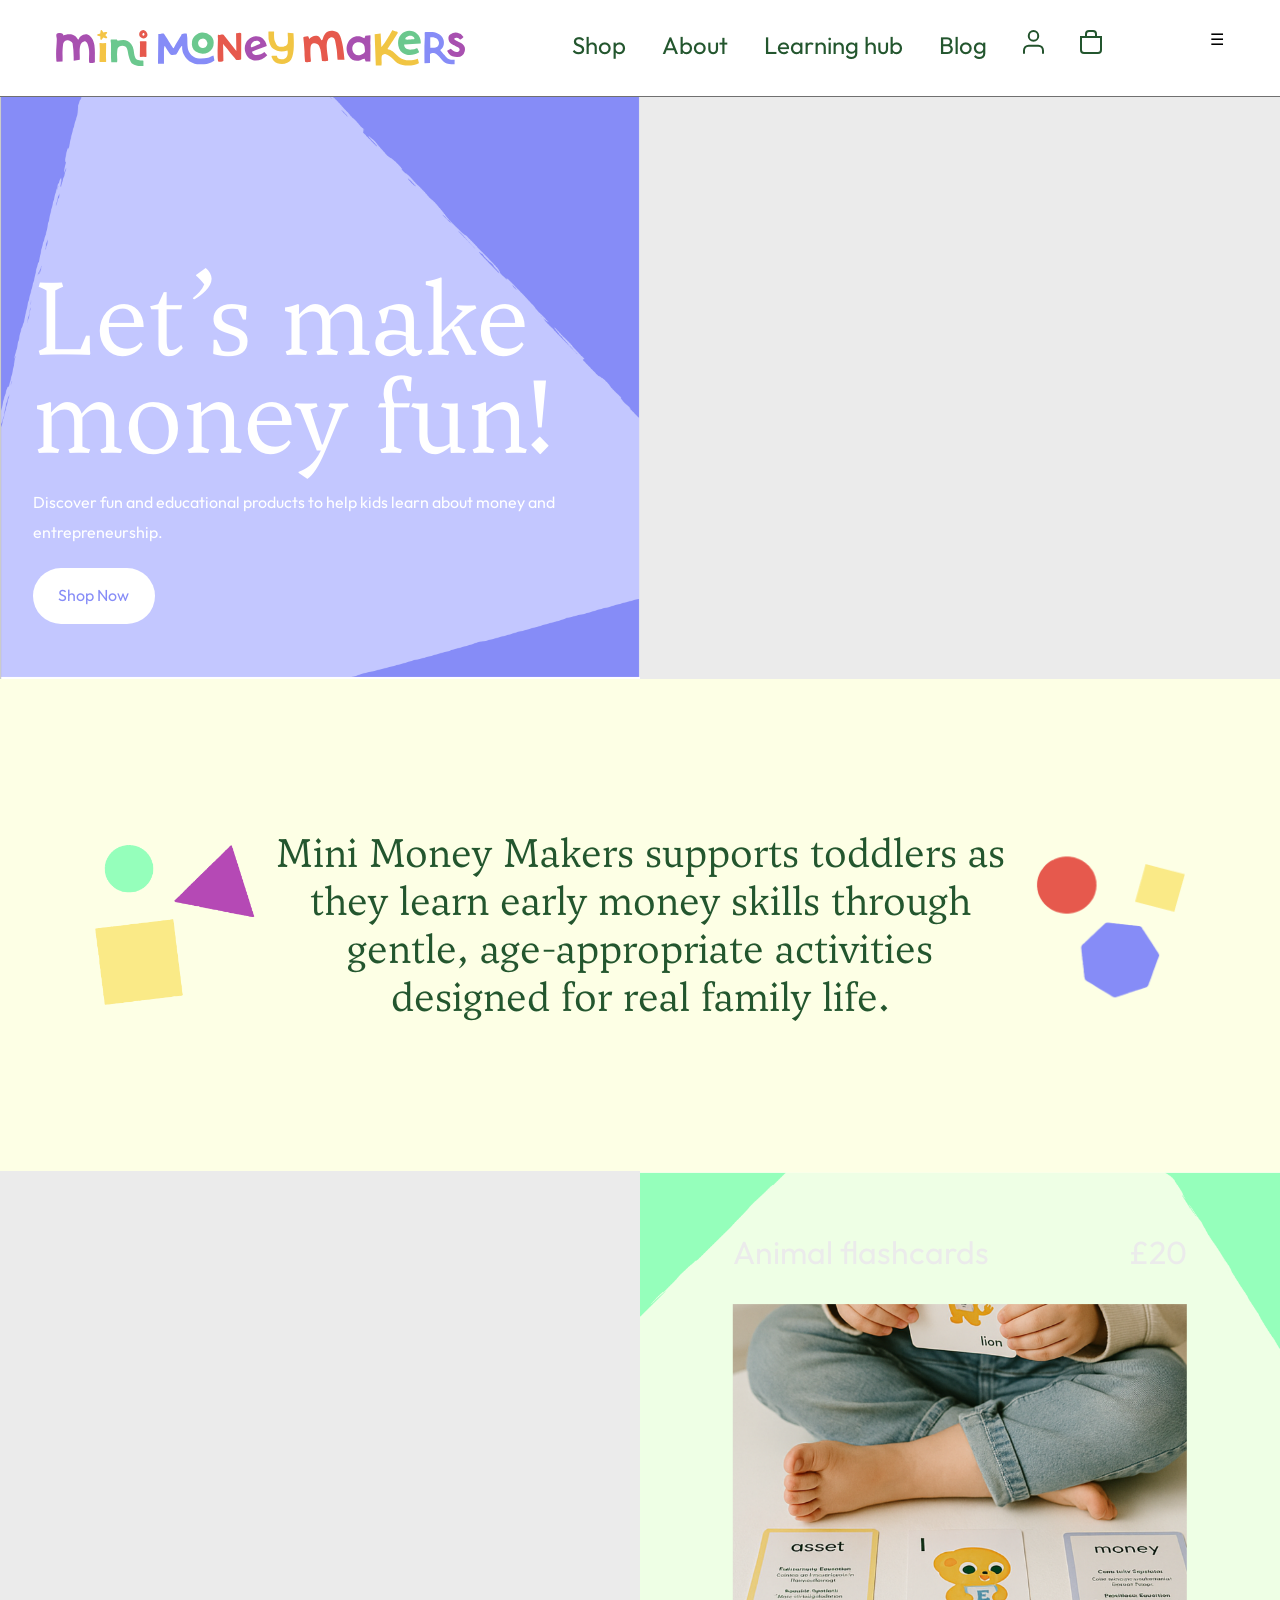
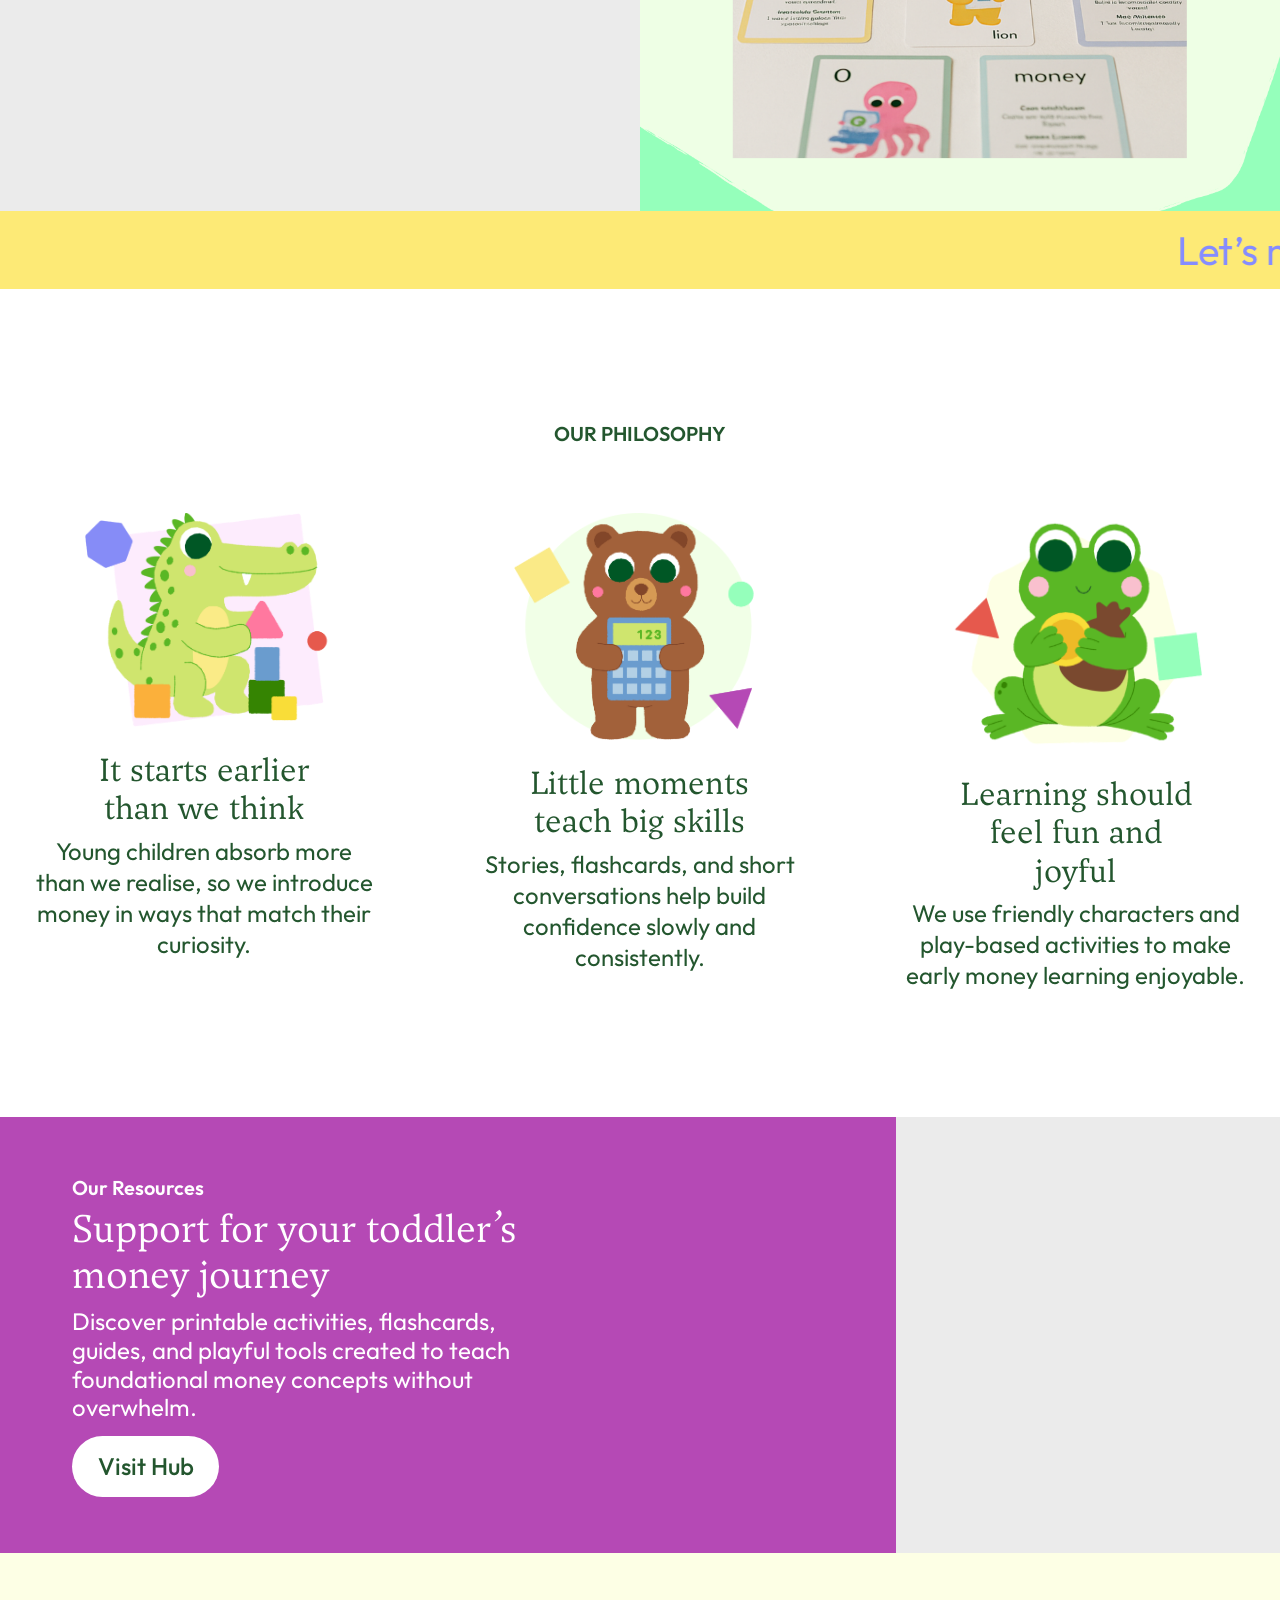
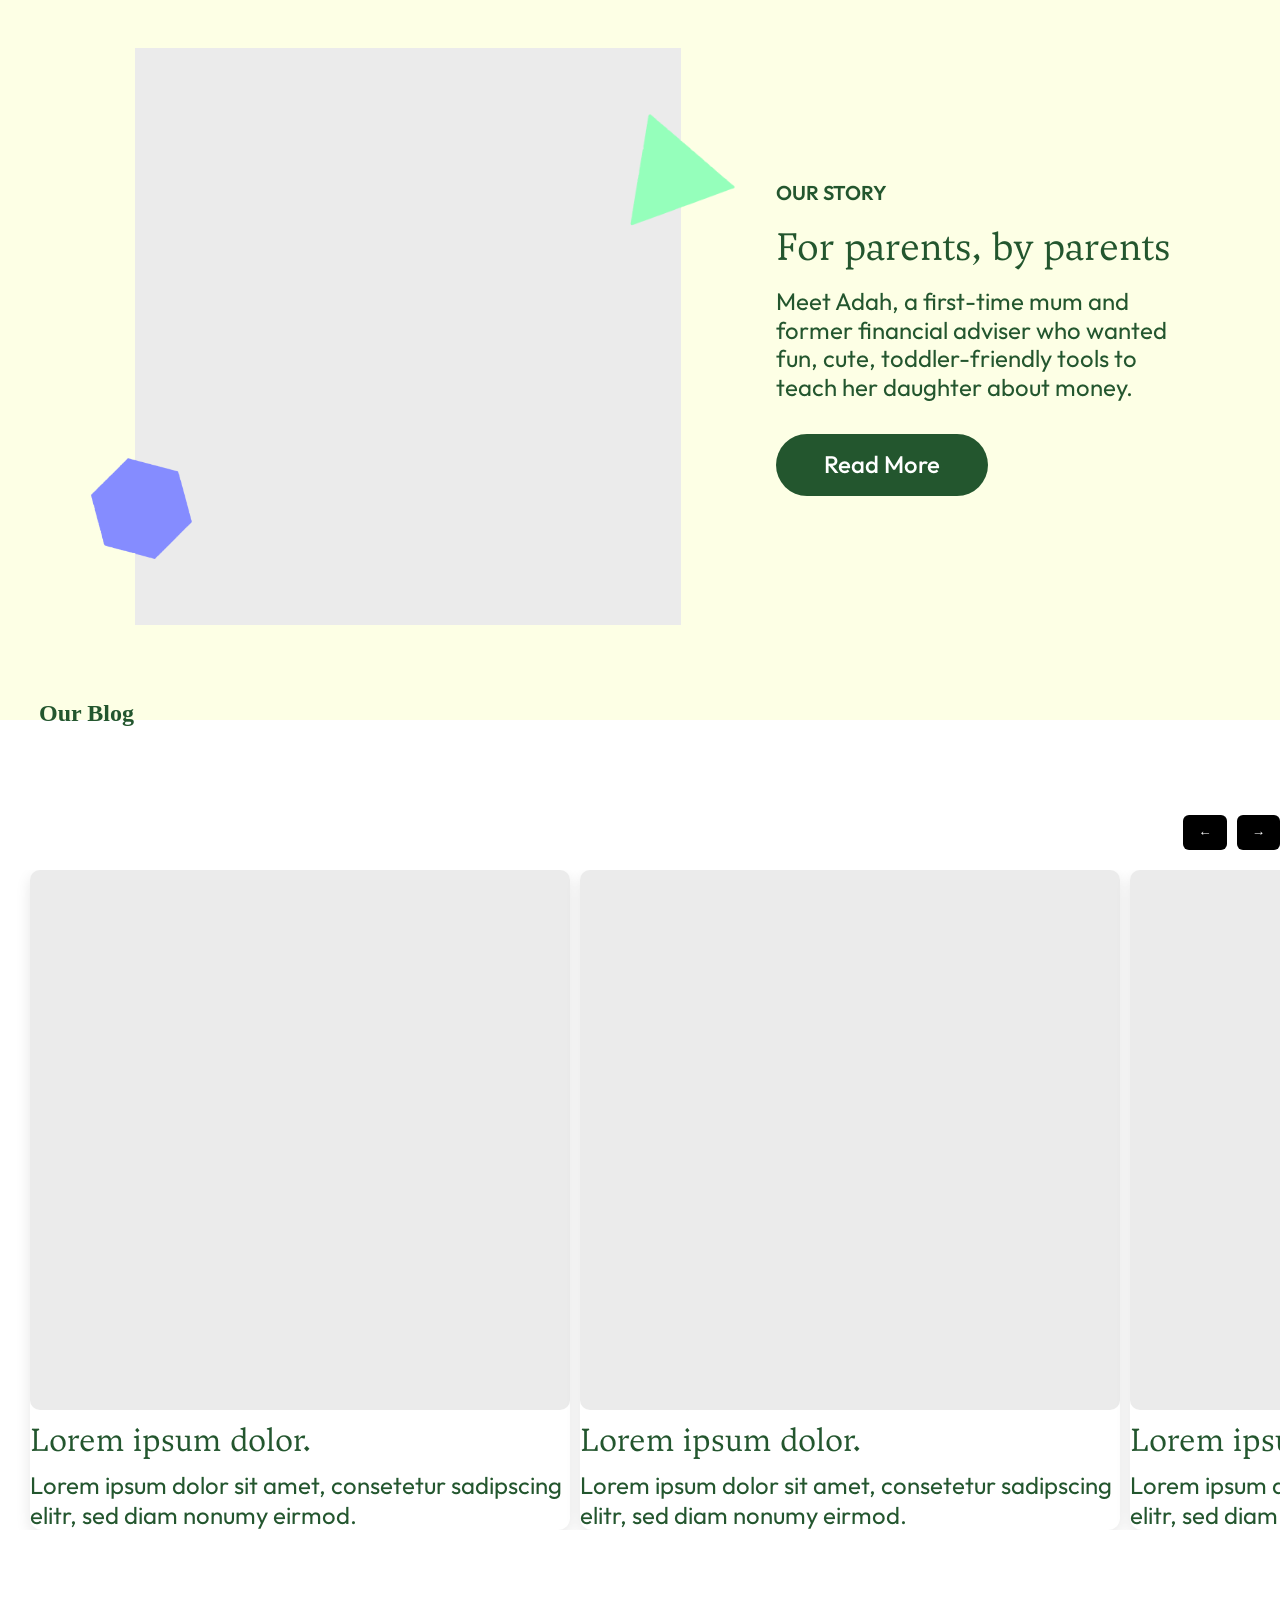
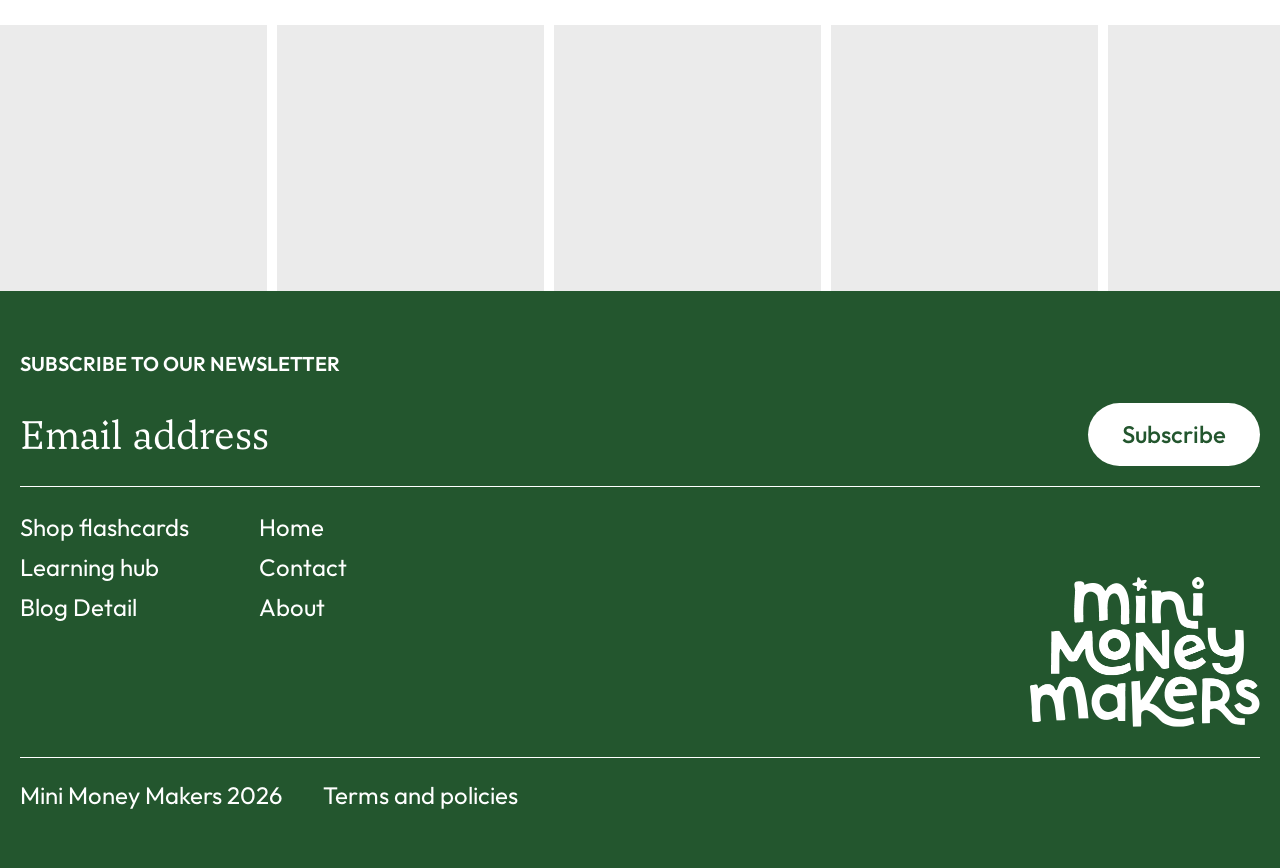
==== commit c38911b9: "sidebar menu code" ====
--- a/index.html
+++ b/index.html
@@ -8,7 +8,7 @@
 </head>
 <body>
     <!-- Header -->
-     <div id="header"></div>
+    <div id="header"></div>
     <!-- hero Banner Section -->
     <section class="hero-banner">
         <div class="hero-content">
--- a/css/style.css
+++ b/css/style.css
@@ -100,7 +100,8 @@
 }
 /* logo */
 header .logo {
-  max-width: 435px;
+  /* max-width: 435px; */
+  max-width: min(435px, 35%);
   width: 100%;
 }
 header .logo a {
@@ -113,7 +114,8 @@
 }
 /* menu */
 header .main-nav {
-  max-width: 530px;
+  /* max-width: 530px; */
+  max-width: min(530px, 60%);
   width:100%;
 }
 header .main-nav ul {
@@ -128,9 +130,51 @@
   text-decoration: none;
   color: var(--header-menu-color);
   font-family: var(--header-menu-font-family);
-  font-size: 24px;
-}
-
+  /* font-size: 24px; */
+  font-size: clamp(20px, 2vw, 24px);
+}
+/*********** 
+ Header Sidebar
+************/
+/* HIDE CHECKBOX */
+#header #menuToggle{
+  display:none;
+}
+#header .menu-btn
+/* OVERLAY */
+#header .overlay{
+  position:fixed;
+  inset:0;
+  background:rgba(0,0,0,0.5);
+  opacity:0;
+  pointer-events:none;
+  transition:.3s;
+  z-index: 1;
+}
+#header#menuToggle:checked ~ .overlay{
+  opacity:1;
+  pointer-events:all;
+}
+/* SIDEBAR */
+#header .sidebar{
+  position:fixed;
+  top:0;
+  left:0;
+  width:270px;
+  height:100vh;
+  background:#14532d;
+  color:white;
+  transform:translateX(-100%);
+  transition:.4s ease;
+  padding:20px;
+  display:flex;
+  flex-direction:column;
+  gap:18px;
+  z-index: 2;
+}
+#header #menuToggle:checked ~ .sidebar{
+  transform:translateX(0);
+}
 /*********** 
  hero banner 
 ************/
@@ -1131,6 +1175,11 @@
 /* Media Queery */
 
 @media (max-width: 1024px) {
+  /* header */
+    header .main-nav ul {
+        justify-content: flex-end;
+        gap: 25px;
+    }
   /* Hero Banner  */
     .hero-banner {
       flex-direction: column;
@@ -1180,6 +1229,13 @@
         height: 364px;
     }
   }
+
+  @media (max-width: 920px) {
+    header .main-nav ul {
+      justify-content: flex-end;
+      gap: 25px;
+    }
+   }
   @media(max-width:720px) {
     /* Hero Banner Section */
     .hero-banner .hero-content {
